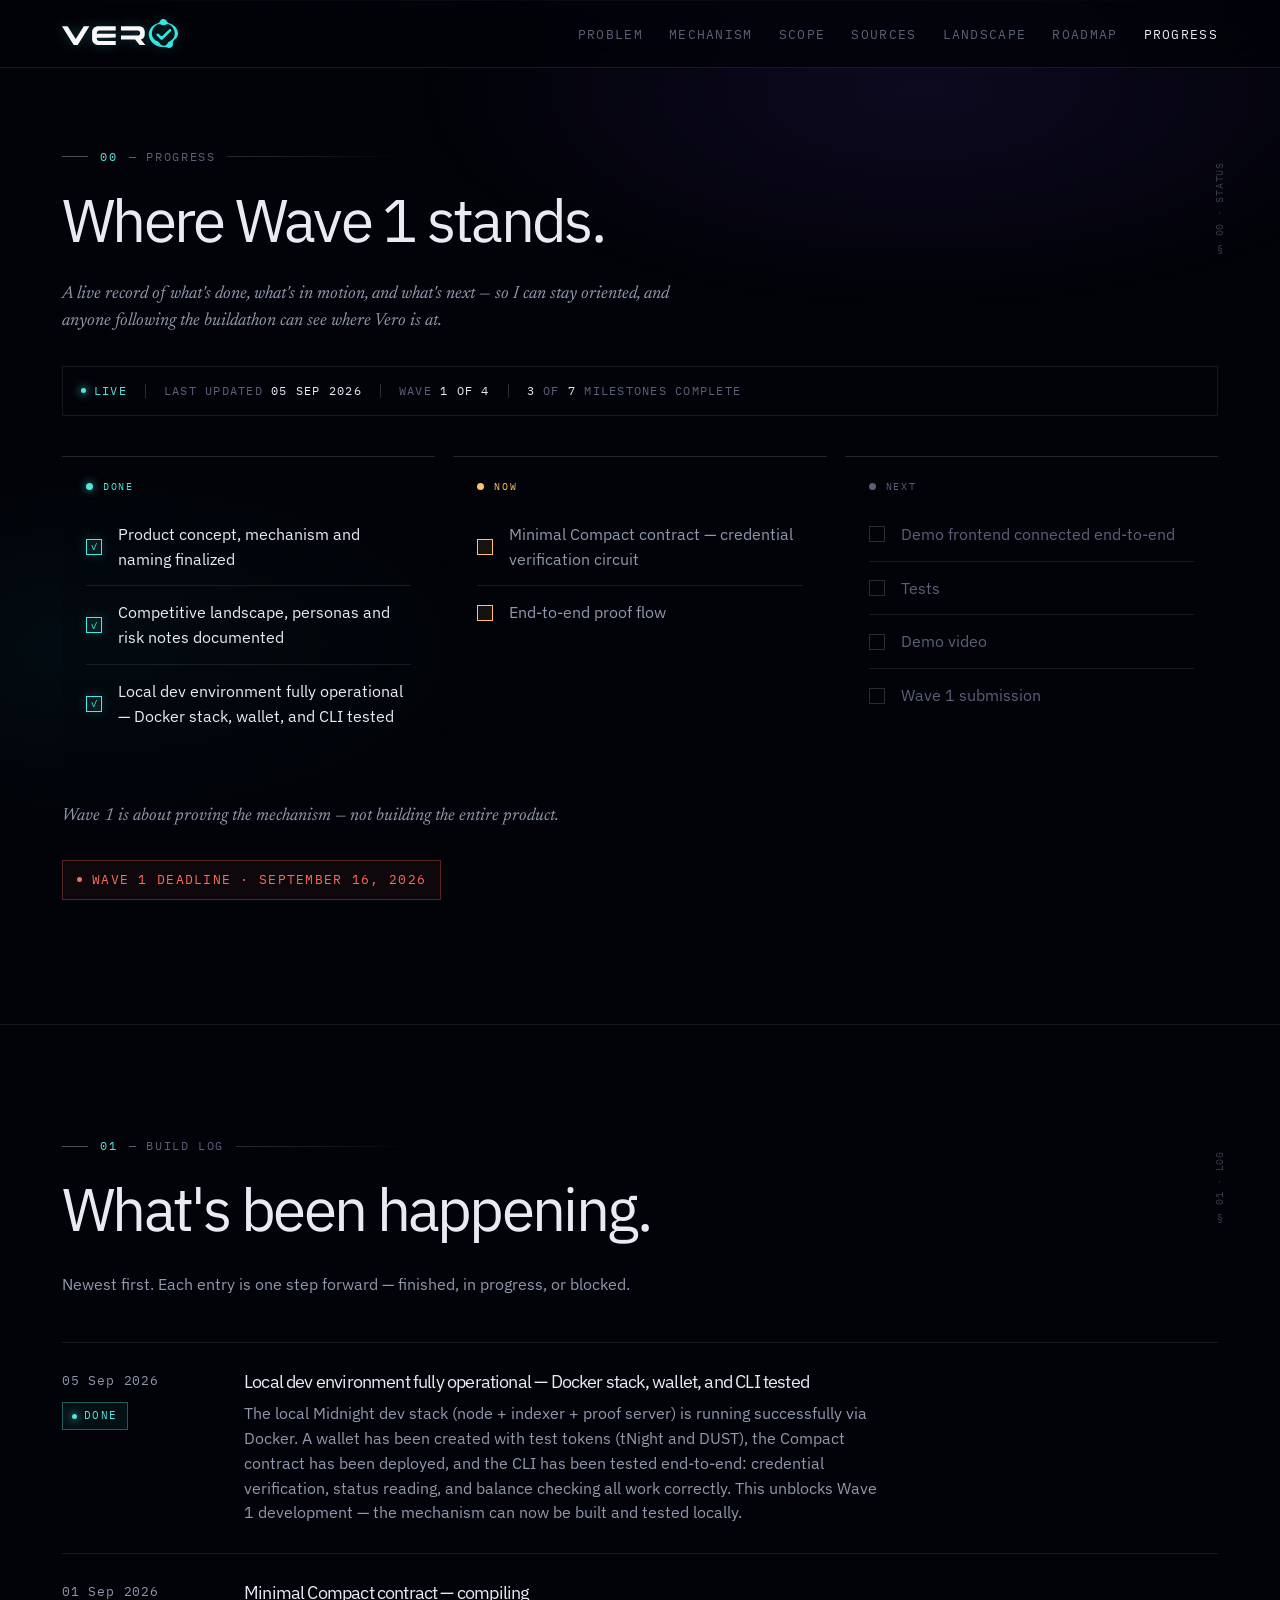
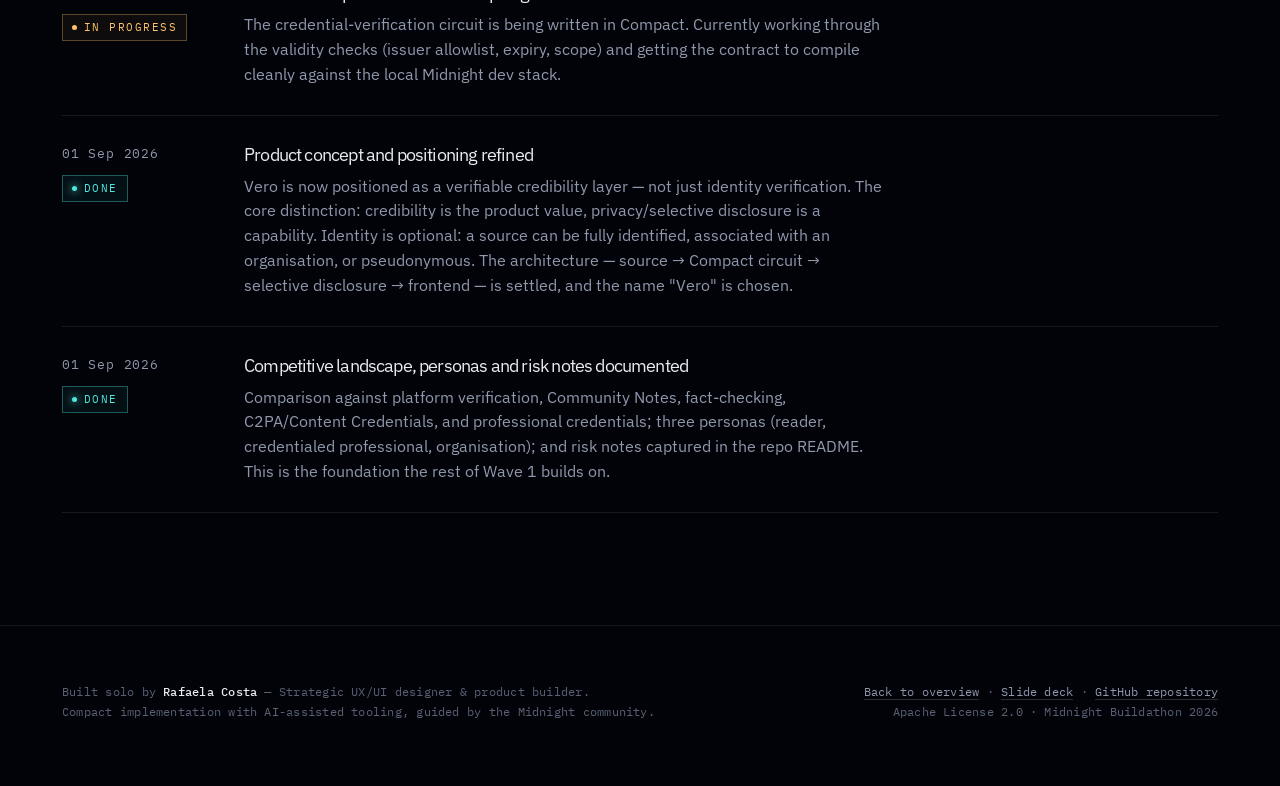
==== progress.html @ 2f38693a "Vero website: landing page, build log and slide deck Static site documenting the Vero project for th" ====
<!DOCTYPE html>
<html lang="en">
<head>
<meta charset="UTF-8">
<meta name="viewport" content="width=device-width, initial-scale=1.0">
<title>Vero — Build log & status</title>
<meta name="description" content="Where the Vero buildathon project stands right now, and what's been done so far. Updated as Wave 1 progresses.">
<meta name="theme-color" content="#05060A">
<link rel="icon" type="image/svg+xml" href="assets/favicon.svg">
<link rel="preconnect" href="https://fonts.googleapis.com">
<link rel="preconnect" href="https://fonts.gstatic.com" crossorigin>
<link href="https://fonts.googleapis.com/css2?family=Newsreader:ital,opsz,wght@0,6..72,300;0,6..72,400;1,6..72,300;1,6..72,400&family=IBM+Plex+Sans:wght@400;500&family=IBM+Plex+Mono:wght@400;500&display=swap" rel="stylesheet">
<link rel="stylesheet" href="assets/styles.css">
</head>
<body>

<header class="nav">
  <div class="wrap">
    <a class="brand" href="index.html">
      <img class="brand-logo" src="assets/logo.svg" alt="Vero">
    </a>
    <ul class="links">
      <li><a href="index.html#problem">Problem</a></li>
      <li><a href="index.html#mechanism">Mechanism</a></li>
      <li><a href="index.html#scope">Scope</a></li>
      <li><a href="index.html#sources">Sources</a></li>
      <li><a href="index.html#landscape">Landscape</a></li>
      <li><a href="index.html#roadmap">Roadmap</a></li>
      <li><a href="progress.html" aria-current="page">Progress</a></li>
    </ul>
  </div>
</header>

<main>

  <!-- ============================ STATUS ============================ -->
  <section id="status" style="border-top:none;padding-top:80px;">
    <div class="wrap">
      <span class="coord">§ 00 · STATUS</span>
      <p class="section-label"><span class="n">00</span> — progress</p>
      <h2>Where Wave 1 stands.</h2>
      <p class="page-intro">A live record of what's done, what's in motion, and what's next — so I can stay oriented, and anyone following the buildathon can see where Vero is at.</p>

      <div class="stamp-row">
        <span class="live">live</span>
        <span class="sep"></span>
        <span>last updated <time datetime="2026-09-05">05 Sep 2026</time></span>
        <span class="sep"></span>
        <span>wave <b>1 of 4</b></span>
        <span class="sep"></span>
        <span><b>3</b> of <b>7</b> milestones complete</span>
      </div>

      <div class="status-groups">
        <div class="status-group">
          <h3 class="status-group-label done">Done</h3>
          <ul class="checklist">
            <li class="done"><span class="box">✓</span> Product concept, mechanism and naming finalized</li>
            <li class="done"><span class="box">✓</span> Competitive landscape, personas and risk notes documented</li>
            <li class="done"><span class="box">✓</span> Local dev environment fully operational — Docker stack, wallet, and CLI tested</li>
          </ul>
        </div>
        <div class="status-group">
          <h3 class="status-group-label now">Now</h3>
          <ul class="checklist">
            <li class="active"><span class="box"></span> Minimal Compact contract — credential verification circuit</li>
            <li class="active"><span class="box"></span> End-to-end proof flow</li>
          </ul>
        </div>
        <div class="status-group">
          <h3 class="status-group-label next">Next</h3>
          <ul class="checklist">
            <li><span class="box"></span> Demo frontend connected end-to-end</li>
            <li><span class="box"></span> Tests</li>
            <li><span class="box"></span> Demo video</li>
            <li><span class="box"></span> Wave 1 submission</li>
          </ul>
        </div>
      </div>

      <p class="progress-statement">Wave 1 is about proving the mechanism — not building the entire product.</p>
      <p class="deadline">Wave 1 deadline · September 16, 2026</p>
    </div>
  </section>

  <!-- ============================ BUILD LOG ============================ -->
  <section id="log">
    <div class="wrap">
      <span class="coord">§ 01 · LOG</span>
      <p class="section-label"><span class="n">01</span> — build log</p>
      <h2>What's been happening.</h2>
      <p class="lede-2">Newest first. Each entry is one step forward — finished, in progress, or blocked.</p>

      <div class="log">

        <!-- ==========================================================
             NEW ENTRIES GO HERE, AT THE TOP.
             Copy this template, paste it above, and fill it in:

             <article class="log-entry">
               <div class="log-meta">
                 <time datetime="YYYY-MM-DD">DD Mon YYYY</time>
                 <span class="log-status done">done</span>
               </div>
               <div class="log-body">
                 <h3>Short title</h3>
                 <p>One to three lines describing what happened.</p>
                 <a class="link" href="URL">optional link →</a>
               </div>
             </article>

             status classes:  done  |  in-progress  |  blocked
             Remember to bump the "last updated" date above.
             ========================================================== -->

        <article class="log-entry">
          <div class="log-meta">
            <time datetime="2026-09-05">05 Sep 2026</time>
            <span class="log-status done">done</span>
          </div>
          <div class="log-body">
            <h3>Local dev environment fully operational — Docker stack, wallet, and CLI tested</h3>
            <p>The local Midnight dev stack (node + indexer + proof server) is running successfully via Docker. A wallet has been created with test tokens (tNight and DUST), the Compact contract has been deployed, and the CLI has been tested end-to-end: credential verification, status reading, and balance checking all work correctly. This unblocks Wave 1 development — the mechanism can now be built and tested locally.</p>
          </div>
        </article>

        <article class="log-entry">
          <div class="log-meta">
            <time datetime="2026-09-01">01 Sep 2026</time>
            <span class="log-status in-progress">in progress</span>
          </div>
          <div class="log-body">
            <h3>Minimal Compact contract — compiling</h3>
            <p>The credential-verification circuit is being written in Compact. Currently working through the validity checks (issuer allowlist, expiry, scope) and getting the contract to compile cleanly against the local Midnight dev stack.</p>
          </div>
        </article>

        <article class="log-entry">
          <div class="log-meta">
            <time datetime="2026-09-01">01 Sep 2026</time>
            <span class="log-status done">done</span>
          </div>
          <div class="log-body">
            <h3>Product concept and positioning refined</h3>
            <p>Vero is now positioned as a verifiable credibility layer — not just identity verification. The core distinction: credibility is the product value, privacy/selective disclosure is a capability. Identity is optional: a source can be fully identified, associated with an organisation, or pseudonymous. The architecture — source → Compact circuit → selective disclosure → frontend — is settled, and the name "Vero" is chosen.</p>
          </div>
        </article>

        <article class="log-entry">
          <div class="log-meta">
            <time datetime="2026-09-01">01 Sep 2026</time>
            <span class="log-status done">done</span>
          </div>
          <div class="log-body">
            <h3>Competitive landscape, personas and risk notes documented</h3>
            <p>Comparison against platform verification, Community Notes, fact-checking, C2PA/Content Credentials, and professional credentials; three personas (reader, credentialed professional, organisation); and risk notes captured in the repo README. This is the foundation the rest of Wave 1 builds on.</p>
          </div>
        </article>

      </div>

    </div>
  </section>

</main>

<footer>
  <div class="wrap">
    <div>
      Built solo by <strong>Rafaela Costa</strong> — Strategic UX/UI designer & product builder.<br>
      Compact implementation with AI-assisted tooling, guided by the Midnight community.
    </div>
    <div class="meta">
      <a href="index.html">Back to overview</a> · <a href="slides.html">Slide deck</a> · <a href="https://github.com/rmarquesc/vero-demo">GitHub repository</a><br>
      Apache License 2.0 · Midnight Buildathon 2026
    </div>
  </div>
</footer>

</body>
</html>
---- assets/styles.css ----
/* ==========================================================
   Vero — technical specimen sheet
   Blueprint / data-schematic aesthetic on void black
   ========================================================== */

:root{
  /* surfaces */
  --void: #05060A;
  --panel: #0A0C13;
  --panel-lift: #0E1119;

  /* rules */
  --line: rgba(255,255,255,0.09);
  --line-mid: rgba(255,255,255,0.16);
  --line-strong: rgba(255,255,255,0.30);

  /* type */
  --text: #E9EBF2;
  --text-dim: #9098AC;
  --text-faint: #5A6176;
  --text-ghost: #363C4B;

  /* iridescent accents */
  --cyan: #4FE8E0;
  --sky: #7BC8FF;
  --violet: #9B7BFF;
  --magenta: #FF6FD8;
  --amber: #FFC46B;
  --coral: #FF6B5A;

  --irid: linear-gradient(100deg,#4FE8E0 0%,#7BC8FF 28%,#9B7BFF 55%,#FF6FD8 82%,#4FE8E0 100%);

  --serif: "Newsreader", Georgia, serif;
  --sans: "IBM Plex Sans", -apple-system, sans-serif;
  --mono: "IBM Plex Mono", ui-monospace, monospace;
  --maxw: 1180px;
}

*{box-sizing:border-box;}
html{scroll-behavior:smooth;}
body{
  margin:0;
  background:var(--void);
  color:var(--text);
  font-family:var(--sans);
  font-size:100%;
  line-height:1.55;
  -webkit-font-smoothing:antialiased;
  overflow-x:hidden;
}

/* atmospheric vignette only — no grid */
body::before{
  content:"";position:fixed;inset:0;pointer-events:none;z-index:0;
  background:
    radial-gradient(ellipse 80% 50% at 50% 0%, rgba(155,123,255,0.10), transparent 70%),
    radial-gradient(ellipse 60% 45% at 85% 100%, rgba(79,232,224,0.07), transparent 70%),
    radial-gradient(ellipse 50% 40% at 10% 60%, rgba(255,111,216,0.04), transparent 70%);
}
/* faint scanline at the very top edge — like a calibrated screen */
body::after{
  content:"";position:fixed;top:0;left:0;right:0;height:1px;pointer-events:none;z-index:2;
  background:linear-gradient(90deg, transparent, rgba(79,232,224,0.4), rgba(155,123,255,0.4), transparent);
}
header,main,footer{position:relative;z-index:1;}

img,svg{display:block;max-width:100%;}
a{color:inherit;}
.wrap{max-width:var(--maxw);margin:0 auto;padding:0 32px;position:relative;}
p{max-width:66ch;}

h1,h2,h3{font-family:var(--serif);font-weight:400;line-height:1.1;margin:0 0 0.5em;letter-spacing:-0.01em;}
h2{font-size:clamp(1.8rem,3.4vw,2.6rem);}

code{font-family:var(--mono);font-size:0.92em;color:var(--cyan);}

/* ---------- technical primitives ---------- */

/* coordinate marker in the right margin of each section */
.coord{
  position:absolute;top:0;right:32px;
  font-family:var(--mono);font-size:0.6rem;letter-spacing:0.08em;
  color:var(--text-ghost);text-transform:uppercase;
  writing-mode:vertical-rl;transform:rotate(180deg);
  padding:14px 0;
  display:none;
}
@media (min-width:1100px){ .coord{display:block;} }

/* technical ruler — thin ticked line above panels */
.ruler{
  display:flex;align-items:flex-end;height:14px;gap:0;
  border-bottom:1px solid var(--line);margin-bottom:18px;
}
.ruler i{
  flex:1;height:5px;border-left:1px solid var(--line-mid);
}
.ruler i:nth-child(5n+1){height:9px;border-left-color:var(--line-strong);}
.ruler i:nth-child(10n+1){height:12px;border-left-color:rgba(79,232,224,0.4);}

/* floating annotation tag (e.g. "FIG.02 / SPECIMEN") */
.tag-float{
  position:absolute;font-family:var(--mono);font-size:0.58rem;
  letter-spacing:0.12em;text-transform:uppercase;color:var(--text-ghost);
  pointer-events:none;
}

/* section header: [ 01 / LABEL ] */
.section-label{
  font-family:var(--mono);
  font-size:0.72rem;
  color:var(--text-faint);
  letter-spacing:0.14em;
  text-transform:uppercase;
  margin:0 0 18px;
  display:flex;align-items:center;gap:12px;
}
.section-label::before{
  content:"";width:26px;height:1px;background:var(--line-strong);flex:none;
}
.section-label::after{
  content:"";flex:1;height:1px;background:var(--line);max-width:120px;
}
.section-label .n{color:var(--cyan);}

/* corner-bracketed panel */
.panel{
  position:relative;
  background:var(--panel);
  border:1px solid var(--line);
}
.panel::before,.panel::after{
  content:"";position:absolute;width:11px;height:11px;pointer-events:none;
  border:1px solid var(--cyan);opacity:0.65;
}
.panel::before{top:-1px;left:-1px;border-right:none;border-bottom:none;}
.panel::after{bottom:-1px;right:-1px;border-left:none;border-top:none;}

/* mono annotation label */
.annot{
  font-family:var(--mono);font-size:0.66rem;letter-spacing:0.1em;
  text-transform:uppercase;color:var(--text-faint);
}

/* faint index numbers used as decoration */
.idx{
  font-family:var(--mono);font-size:0.64rem;color:var(--text-ghost);
  letter-spacing:0.08em;
}

/* iridescent text */
.irid-text{
  background:var(--irid);
  -webkit-background-clip:text;background-clip:text;
  -webkit-text-fill-color:transparent;color:transparent;
}

/* ---------- nav ---------- */
.nav{
  position:sticky;top:0;z-index:30;
  background:rgba(5,6,10,0.82);
  backdrop-filter:blur(12px);
  border-bottom:1px solid var(--line);
}
.nav .wrap{
  display:flex;align-items:center;justify-content:space-between;
  padding-top:15px;padding-bottom:15px;
}
.nav .brand{
  display:flex;align-items:center;
  text-decoration:none;color:var(--text);
}
.nav .brand .brand-logo{
  height:26px;width:auto;flex:none;
  filter:drop-shadow(0 0 6px rgba(79,232,224,0.25));
  transition:filter 0.2s, opacity 0.2s;
}
.nav .brand:hover .brand-logo{
  filter:drop-shadow(0 0 11px rgba(79,232,224,0.5));
}
.nav ul{list-style:none;display:flex;gap:26px;margin:0;padding:0;}
.nav .links a{
  text-decoration:none;font-family:var(--mono);font-size:0.82rem;
  letter-spacing:0.1em;text-transform:uppercase;color:var(--text-faint);
  transition:color 0.18s;
}
.nav .links a:hover{color:var(--cyan);}
.nav .links a[aria-current="page"]{color:var(--text);}
.nav .links{display:flex;}
@media (max-width:820px){ .nav .links{display:none;} }

/* ---------- hero ---------- */
.hero{padding:88px 0 96px;border:none;}
.hero .grid{
  display:grid;grid-template-columns:1.02fr 0.98fr;gap:64px;align-items:center;
}
@media (max-width:940px){ .hero .grid{grid-template-columns:1fr;gap:52px;} }

.hero .kicker{
  font-family:var(--mono);font-size:0.7rem;letter-spacing:0.16em;
  text-transform:uppercase;color:var(--text-faint);
  display:flex;align-items:center;gap:10px;margin:0 0 26px;
}
.hero .kicker .pip{
  width:5px;height:5px;background:var(--violet);border-radius:50%;
  box-shadow:0 0 8px 1px rgba(155,123,255,0.7);
}
.hero h1{
  font-size:clamp(2.6rem,5.6vw,4.1rem);
  margin-bottom:24px;
}
.hero h1 em{font-style:italic;}
.hero p.lede{font-size:1.06rem;color:var(--text-dim);max-width:56ch;}

.cta-row{display:flex;gap:14px;margin-top:34px;flex-wrap:wrap;align-items:center;}
.btn{
  font-family:var(--mono);font-size:0.82rem;font-weight:500;
  letter-spacing:0.12em;text-transform:uppercase;
  padding:13px 24px;text-decoration:none;
  display:inline-block;border:1px solid var(--line-mid);
  position:relative;transition:border-color 0.2s, color 0.2s, background 0.2s;
}
.btn.primary{
  color:var(--void);
  background:var(--cyan);
  border-color:var(--cyan);
}
.btn.primary:hover{background:#7BF0EA;border-color:#7BF0EA;}
.btn.ghost{background:transparent;color:var(--text-dim);}
.btn.ghost:hover{color:var(--cyan);border-color:var(--cyan);}

/* ---------- hero specimen: credential -> circuit -> post ---------- */
.specimen{
  position:relative;
  padding:30px 28px 26px;
  background:var(--panel);
  border:1px solid var(--line);
}
.specimen::before,.specimen::after{
  content:"";position:absolute;width:13px;height:13px;pointer-events:none;
  border:1px solid var(--violet);opacity:0.7;
}
.specimen::before{top:-1px;left:-1px;border-right:none;border-bottom:none;}
.specimen::after{bottom:-1px;right:-1px;border-left:none;border-top:none;}
/* coordinate ticks along the top edge */
.spec-ticks{
  position:absolute;top:7px;left:28px;right:28px;height:6px;
  display:flex;align-items:flex-end;gap:0;pointer-events:none;opacity:0.4;
}
.spec-ticks i{flex:1;height:3px;border-left:1px solid var(--text-faint);}
.spec-ticks i:nth-child(5n+1){height:6px;border-left-color:var(--violet);}

.specimen .spec-head{
  display:flex;justify-content:space-between;align-items:baseline;
  font-family:var(--mono);font-size:0.64rem;letter-spacing:0.12em;
  text-transform:uppercase;color:var(--text-faint);
  padding-bottom:14px;margin-bottom:18px;
  border-bottom:1px solid var(--line);
}

.card{
  background:var(--panel-lift);
  border:1px solid var(--line);
  padding:15px 17px;
  position:relative;
}
.card .card-tag{
  position:absolute;top:-1px;right:-1px;
  font-family:var(--mono);font-size:0.6rem;letter-spacing:0.1em;
  text-transform:uppercase;
  padding:3px 8px;
  color:var(--text-faint);
  border-left:1px solid var(--line);border-bottom:1px solid var(--line);
}

.cred .row{
  display:flex;justify-content:space-between;align-items:center;
  font-family:var(--mono);font-size:0.76rem;
  padding:8px 0;border-bottom:1px dashed rgba(255,255,255,0.07);
  color:var(--text-faint);letter-spacing:0.03em;
}
.cred .row:first-of-type{padding-top:14px;}
.cred .row:last-child{border-bottom:none;padding-bottom:2px;}

/* redacted field: hatched block */
.redact{
  display:inline-block;height:12px;border-radius:1px;
  background-image:repeating-linear-gradient(
    -45deg,
    rgba(255,255,255,0.20) 0 1px,
    transparent 1px 4px
  );
  border:1px solid rgba(255,255,255,0.16);
}
.redact.w1{width:92px;}
.redact.w2{width:58px;}
.redact.w3{width:118px;}
.visible-field{
  color:var(--cyan);font-weight:500;
  text-shadow:0 0 12px rgba(79,232,224,0.35);
}

/* circuit stage */
.flow{
  display:flex;align-items:center;gap:12px;
  padding:20px 2px;
  font-family:var(--mono);font-size:0.68rem;letter-spacing:0.06em;
  color:var(--text-faint);
}
.flow .node{
  width:26px;height:26px;flex:none;
  display:flex;align-items:center;justify-content:center;
  font-size:0.58rem;letter-spacing:0.06em;
  color:var(--violet);
  border:1px solid var(--violet);
  position:relative;
  box-shadow:0 0 14px rgba(155,123,255,0.28) inset;
}
.flow .rail{
  flex:1;height:1px;
  background:linear-gradient(90deg, var(--violet), rgba(155,123,255,0.15));
}

/* published post + seal */
.post{display:flex;align-items:flex-start;gap:13px;}
.post .avatar{
  width:32px;height:32px;flex:none;
  border:1px solid var(--line-mid);
  background-image:repeating-linear-gradient(
    -45deg, rgba(255,255,255,0.09) 0 1px, transparent 1px 5px);
}
.post .claim{font-size:0.9rem;color:var(--text-dim);}

.seal{
  display:inline-flex;align-items:center;gap:7px;
  font-family:var(--mono);font-size:0.66rem;letter-spacing:0.14em;
  text-transform:uppercase;
  padding:5px 12px;margin-top:11px;
  color:var(--cyan);
  border:1px solid rgba(79,232,224,0.55);
  background:rgba(79,232,224,0.07);
  box-shadow:0 0 20px rgba(79,232,224,0.18);
  opacity:0;animation:seal-in 0.5s cubic-bezier(.2,.8,.2,1) forwards;animation-delay:1.2s;
}
.seal .tick{font-size:0.72rem;}
@keyframes seal-in{
  from{opacity:0;transform:translateY(4px) scale(0.94);filter:blur(2px);}
  to{opacity:1;transform:none;filter:none;}
}

.spec-foot{
  font-family:var(--mono);font-size:0.66rem;line-height:1.6;
  color:var(--text-faint);margin:20px 0 0;padding-top:16px;
  border-top:1px solid var(--line);max-width:none;
}
.spec-foot b{color:var(--cyan);font-weight:500;}

/* ---------- sections ---------- */
section{padding:88px 0;border-top:1px solid var(--line);}
.lede-2{color:var(--text-dim);margin-top:16px;font-size:1rem;}

/* flagged intercepts (misinformation examples) */
.clippings{display:grid;grid-template-columns:repeat(3,1fr);gap:20px;margin-top:40px;}
@media (max-width:880px){ .clippings{grid-template-columns:1fr;} }
.clip{
  position:relative;
  background:var(--panel);
  border:1px solid var(--line);
  border-left:2px solid var(--coral);
  padding:20px 20px 18px;
}
.clip .flag{
  display:inline-flex;align-items:center;gap:7px;
  font-family:var(--mono);font-size:0.62rem;letter-spacing:0.1em;
  text-transform:uppercase;color:var(--coral);
  margin-bottom:13px;
}
.clip .flag::before{
  content:"";width:5px;height:5px;background:var(--coral);border-radius:50%;
}
.clip q{
  display:block;font-family:var(--serif);font-size:1.08rem;
  line-height:1.4;color:var(--text);quotes:none;margin-bottom:10px;
}
.clip .note{font-size:0.95rem;color:var(--text-faint);margin:0;max-width:none;}

/* mechanism: 4-stage schematic */
.mech{
  display:grid;grid-template-columns:repeat(4,1fr);gap:0;margin-top:44px;
  border:1px solid var(--line);
}
@media (max-width:960px){ .mech{grid-template-columns:1fr;} }
.mech-step{
  padding:26px 22px 28px;
  background:var(--panel);
  position:relative;
}
.mech-step + .mech-step{border-left:1px solid var(--line);}
@media (max-width:960px){
  .mech-step + .mech-step{border-left:none;border-top:1px solid var(--line);}
}
.mech-step .k{
  font-family:var(--mono);font-size:0.64rem;letter-spacing:0.12em;
  text-transform:uppercase;color:var(--violet);
  display:flex;align-items:center;gap:9px;margin-bottom:16px;
}
.mech-step .k .num{
  color:var(--text-ghost);
}
.mech-step h3{font-size:1.08rem;margin:0 0 9px;}
.mech-step p{font-size:1rem;color:var(--text-dim);margin:0;max-width:none;}
/* connector dot between stages */
.mech-step:not(:last-child)::after{
  content:"";position:absolute;top:50%;right:-4px;
  width:7px;height:7px;border-radius:50%;
  background:var(--void);border:1px solid var(--violet);
  transform:translateY(-50%);z-index:2;
}
@media (max-width:960px){ .mech-step:not(:last-child)::after{display:none;} }

/* scope: two-column spec */
.scope{
  display:grid;grid-template-columns:1fr 1fr;margin-top:36px;
  border:1px solid var(--line);
}
@media (max-width:780px){ .scope{grid-template-columns:1fr;} }
.scope-col{padding:30px 30px 32px;background:var(--panel);}
.scope-col + .scope-col{border-left:1px solid var(--line);}
@media (max-width:780px){
  .scope-col + .scope-col{border-left:none;border-top:1px solid var(--line);}
}
.scope-col h3{
  font-family:var(--mono);font-size:0.7rem;letter-spacing:0.14em;
  text-transform:uppercase;font-weight:500;margin:0 0 20px;
}
.scope-col.in h3{color:var(--cyan);}
.scope-col.out h3{color:var(--text-faint);}
.scope-col ul{list-style:none;padding:0;margin:0;}
.scope-col li{
  padding:11px 0;font-size:1rem;display:flex;gap:13px;align-items:flex-start;
  border-bottom:1px dashed rgba(255,255,255,0.06);
}
.scope-col li:last-child{border-bottom:none;}
.mark{font-family:var(--mono);flex:none;font-size:0.8rem;line-height:1.6;}
.mark.yes{color:var(--cyan);}
.mark.no{color:var(--text-ghost);}
.scope-col.out li{color:var(--text-faint);}

/* comparison table */
.table-wrap{margin-top:38px;border:1px solid var(--line);overflow-x:auto;}
table{width:100%;border-collapse:collapse;font-size:0.9rem;min-width:600px;}
thead th{
  font-family:var(--mono);font-weight:500;font-size:0.64rem;
  letter-spacing:0.12em;text-transform:uppercase;color:var(--text-faint);
  text-align:left;padding:14px 18px;
  background:var(--panel-lift);
  border-bottom:1px solid var(--line-mid);
}
tbody td{
  text-align:left;padding:16px 18px;vertical-align:top;
  border-bottom:1px solid var(--line);color:var(--text-dim);
  background:var(--panel);
}
tbody tr:last-child td{border-bottom:none;}
tbody th{
  text-align:left;padding:16px 18px;vertical-align:top;font-weight:400;
  border-bottom:1px solid var(--line);color:var(--text);
  background:var(--panel);font-family:var(--sans);font-size:0.9rem;
}
tbody tr:last-child th{border-bottom:none;}
tr.us th,tr.us td{
  background:rgba(79,232,224,0.045);
  color:var(--text);
}
tr.us th{
  border-left:2px solid var(--cyan);
  font-family:var(--mono);font-size:0.8rem;letter-spacing:0.1em;
  text-transform:uppercase;color:var(--cyan);
}

/* personas */
.personas{display:grid;grid-template-columns:repeat(3,1fr);gap:20px;margin-top:44px;}
@media (max-width:880px){ .personas{grid-template-columns:1fr;} }
.persona{
  position:relative;background:var(--panel);
  border:1px solid var(--line);padding:28px 22px 24px;
}
.persona::before{
  content:"";position:absolute;top:-1px;left:-1px;width:11px;height:11px;
  border:1px solid var(--violet);border-right:none;border-bottom:none;opacity:0.7;
}
.persona .tab{
  position:absolute;top:0;right:0;
  font-family:var(--mono);font-size:0.6rem;letter-spacing:0.12em;
  text-transform:uppercase;color:var(--text-faint);
  padding:4px 10px;
  border-left:1px solid var(--line);border-bottom:1px solid var(--line);
}
.persona h3{font-size:1.1rem;margin:0 0 12px;}
.persona .jtbd{
  font-family:var(--serif);font-style:italic;font-size:0.98rem;
  color:var(--text-dim);margin:0 0 16px;max-width:none;
}
.persona .pain{
  font-family:var(--mono);font-size:0.85rem;line-height:1.65;
  color:var(--text-faint);
  border-top:1px dashed rgba(255,255,255,0.08);
  padding-top:14px;margin:0;max-width:none;
}

/* roadmap: staged rail */
.timeline{display:grid;grid-template-columns:repeat(4,1fr);gap:24px;margin-top:48px;}
@media (max-width:960px){ .timeline{grid-template-columns:1fr;gap:28px;} }
.wave{position:relative;padding-top:22px;border-top:1px solid var(--line-mid);}
.wave.active{border-top:1px solid var(--cyan);}
.wave::before{
  content:"";position:absolute;top:-4px;left:0;
  width:7px;height:7px;border-radius:50%;
  background:var(--void);border:1px solid var(--line-strong);
}
.wave.active::before{
  border-color:var(--cyan);background:var(--cyan);
  box-shadow:0 0 12px 2px rgba(79,232,224,0.55);
  animation:pip 2s ease-in-out infinite;
}
@keyframes pip{0%,100%{opacity:1;}50%{opacity:0.35;}}
.wave .k{
  font-family:var(--mono);font-size:0.64rem;letter-spacing:0.13em;
  text-transform:uppercase;color:var(--text-faint);
}
.wave.active .k{color:var(--cyan);}
.wave h3{font-size:1.02rem;margin:12px 0 8px;}
.wave p{font-size:0.95rem;color:var(--text-dim);max-width:none;margin:0;}

/* status checklist */
.checklist{list-style:none;padding:0;margin:38px 0 0;max-width:620px;}
.checklist li{
  display:flex;align-items:center;gap:16px;padding:14px 0;
  border-bottom:1px solid var(--line);font-size:1rem;
  color:var(--text-faint);
}
.checklist li:last-child{border-bottom:none;}
.box{
  width:16px;height:16px;flex:none;
  display:flex;align-items:center;justify-content:center;
  font-family:var(--mono);font-size:0.62rem;
  border:1px solid var(--line-mid);color:transparent;
}
.checklist li.done{color:var(--text);}
.checklist li.done .box{
  border-color:var(--cyan);color:var(--cyan);
  background:rgba(79,232,224,0.09);
  box-shadow:0 0 12px rgba(79,232,224,0.2);
}
.checklist li.active .box{
  border-color:var(--amber);
  background:rgba(255,196,107,0.08);
}
.checklist li.active{color:var(--text-dim);}
.checklist li .tail{
  margin-left:auto;font-family:var(--mono);font-size:0.62rem;
  letter-spacing:0.1em;text-transform:uppercase;color:var(--text-ghost);
}
.checklist li.done .tail{color:rgba(79,232,224,0.6);}
.checklist li.active .tail{color:var(--amber);}

.deadline{
  display:inline-flex;align-items:center;gap:10px;
  font-family:var(--mono);font-size:0.8rem;letter-spacing:0.1em;
  text-transform:uppercase;color:var(--coral);
  margin-top:30px;padding:9px 14px;
  border:1px solid rgba(255,107,90,0.3);
  background:rgba(255,107,90,0.05);
}
.deadline::before{
  content:"";width:5px;height:5px;border-radius:50%;background:var(--coral);
}

.inline-link{
  display:inline-flex;align-items:center;gap:8px;margin-top:28px;
  font-family:var(--mono);font-size:0.82rem;letter-spacing:0.1em;
  text-transform:uppercase;color:var(--cyan);text-decoration:none;
  border-bottom:1px solid rgba(79,232,224,0.4);padding-bottom:3px;
}
.inline-link:hover{border-bottom-color:var(--cyan);}

/* ---------- footer ---------- */
footer{padding:56px 0 64px;border-top:1px solid var(--line);}
footer .wrap{
  display:flex;justify-content:space-between;flex-wrap:wrap;gap:26px;
  font-family:var(--mono);font-size:0.72rem;line-height:1.75;
  color:var(--text-faint);letter-spacing:0.02em;
}
footer strong{color:var(--text);font-weight:500;}
footer a{color:var(--text-dim);text-decoration:none;border-bottom:1px solid var(--line-mid);}
footer a:hover{color:var(--cyan);border-bottom-color:var(--cyan);}
footer .meta{text-align:right;}
@media (max-width:720px){ footer .meta{text-align:left;} }

/* ==========================================================
   progress page
   ========================================================== */

.page-intro{
  font-family:var(--serif);font-style:italic;font-size:1.12rem;
  color:var(--text-dim);max-width:64ch;margin:14px 0 0;
}

.stamp-row{
  display:flex;align-items:center;gap:18px;flex-wrap:wrap;
  margin-top:30px;padding:14px 18px;
  border:1px solid var(--line);background:var(--panel);
  font-family:var(--mono);font-size:0.78rem;letter-spacing:0.1em;
  text-transform:uppercase;color:var(--text-faint);
}
.stamp-row .sep{width:1px;height:14px;background:var(--line-mid);}
.stamp-row time,.stamp-row b{color:var(--text);font-weight:400;}
.stamp-row .live{
  display:inline-flex;align-items:center;gap:8px;color:var(--cyan);
}
.stamp-row .live::before{
  content:"";width:5px;height:5px;border-radius:50%;background:var(--cyan);
  box-shadow:0 0 8px 1px rgba(79,232,224,0.7);
  animation:pip 2s ease-in-out infinite;
}

/* build log: rail + entries */
.log{margin-top:44px;position:relative;padding-left:0;}
.log-entry{
  display:grid;grid-template-columns:150px 1fr;gap:32px;
  padding:28px 0;
  border-top:1px solid var(--line);
}
.log-entry:last-of-type{border-bottom:1px solid var(--line);}
@media (max-width:780px){
  .log-entry{grid-template-columns:1fr;gap:14px;}
}
.log-meta{display:flex;flex-direction:column;gap:11px;align-items:flex-start;}
.log-meta time{
  font-family:var(--mono);font-size:0.82rem;letter-spacing:0.06em;
  color:var(--text-dim);
}
.log-status{
  font-family:var(--mono);font-size:0.7rem;letter-spacing:0.13em;
  text-transform:uppercase;padding:4px 9px;
  display:inline-flex;align-items:center;gap:7px;
}
.log-status::before{content:"";width:5px;height:5px;border-radius:50%;}
.log-status.done{
  color:var(--cyan);border:1px solid rgba(79,232,224,0.35);
  background:rgba(79,232,224,0.06);
}
.log-status.done::before{background:var(--cyan);box-shadow:0 0 8px 1px rgba(79,232,224,0.6);}
.log-status.in-progress{
  color:var(--amber);border:1px solid rgba(255,196,107,0.32);
  background:rgba(255,196,107,0.05);
}
.log-status.in-progress::before{background:var(--amber);animation:pip 2s ease-in-out infinite;}
.log-status.blocked{
  color:var(--coral);border:1px solid rgba(255,107,90,0.32);
  background:rgba(255,107,90,0.05);
}
.log-status.blocked::before{background:var(--coral);}

.log-body h3{font-size:1.14rem;margin:0 0 10px;}
.log-body p{font-size:1rem;color:var(--text-dim);margin:0;max-width:64ch;}
.log-body .link{
  display:inline-block;margin-top:14px;font-family:var(--mono);
  font-size:0.68rem;letter-spacing:0.1em;text-transform:uppercase;
  color:var(--text-faint);text-decoration:none;
  border-bottom:1px solid var(--line-mid);padding-bottom:2px;
}
.log-body .link:hover{color:var(--cyan);border-bottom-color:var(--cyan);}

.log-hint{
  margin-top:40px;padding:20px 22px;
  background:var(--panel);border:1px dashed var(--line-mid);
  font-family:var(--mono);font-size:0.72rem;line-height:1.7;
  color:var(--text-faint);max-width:none;
}
.log-hint b{color:var(--cyan);font-weight:500;}
.log-hint code{color:var(--text-dim);}

/* ---------- motion ---------- */
@media (prefers-reduced-motion: reduce){
  html{scroll-behavior:auto;}
  .seal{animation:none !important;opacity:1 !important;transform:none !important;filter:none !important;}
  .wave.active::before,.stamp-row .live::before,.log-status.in-progress::before,.status-group-label.now::before{animation:none !important;}
}

/* ==========================================================
   New elements: problem conclusion, disclosure choice,
   scope closing, source types, c2pa distinction,
   web3 callout, status groups, closing section
   ========================================================== */

.section-conclusion{
  font-family:var(--serif);font-style:italic;font-size:1.15rem;
  color:var(--text);margin:40px 0 0;max-width:62ch;
  padding-left:18px;border-left:2px solid var(--cyan);
}

/* disclosure choice (mechanism) */
.disclosure-choice{
  display:grid;grid-template-columns:1fr 1fr;gap:20px;margin-top:44px;
}
@media (max-width:680px){ .disclosure-choice{grid-template-columns:1fr;} }
.dc-col{
  display:flex;align-items:center;gap:14px;flex-wrap:wrap;
  padding:18px 20px;background:var(--panel);border:1px solid var(--line);
}
.dc-label{
  font-family:var(--mono);font-size:0.68rem;letter-spacing:0.1em;
  text-transform:uppercase;color:var(--text-faint);
}
.dc-arrow{color:var(--text-ghost);font-family:var(--mono);}
.dc-result{
  display:inline-flex;align-items:center;gap:7px;
  font-family:var(--mono);font-size:0.68rem;letter-spacing:0.12em;
  text-transform:uppercase;color:var(--cyan);
}
.dc-result .tick{font-size:0.74rem;}

/* scope closing statement */
.scope-closing{
  font-family:var(--serif);font-size:1.3rem;font-style:italic;
  color:var(--text);margin:40px 0 0;max-width:62ch;
  text-align:left;
}
.scope-closing em{color:var(--cyan);font-style:italic;}

/* source types */
.source-types{
  display:grid;grid-template-columns:repeat(3,1fr);gap:20px;margin-top:44px;
}
@media (max-width:880px){ .source-types{grid-template-columns:1fr;} }
.source-card{
  position:relative;background:var(--panel);
  border:1px solid var(--line);padding:28px 22px 24px;min-height:200px;
}
.source-card::before{
  content:"";position:absolute;top:-1px;left:-1px;width:11px;height:11px;
  border:1px solid var(--violet);border-right:none;border-bottom:none;opacity:0.7;
}
.source-tab{
  position:absolute;top:0;right:0;
  font-family:var(--mono);font-size:0.6rem;letter-spacing:0.12em;
  text-transform:uppercase;color:var(--text-faint);
  padding:4px 10px;
  border-left:1px solid var(--line);border-bottom:1px solid var(--line);
}
.source-list{list-style:none;padding:0;margin:0;}
.source-list li{
  font-family:var(--sans);font-size:0.95rem;color:var(--text-dim);
  padding:7px 0;border-bottom:1px dashed rgba(255,255,255,0.06);
}
.source-list li:last-child{border-bottom:none;}
.source-list li.muted{color:var(--text-faint);font-size:0.9rem;}
.source-desc{
  font-size:0.9rem;color:var(--text-dim);margin:0 0 18px;max-width:none;
}
.pseudo-example{
  display:flex;flex-direction:column;gap:8px;
  padding:16px;background:var(--panel-lift);border:1px solid var(--line);
}
.pseudo-handle{
  font-family:var(--mono);font-size:0.82rem;color:var(--text);
}
.seal.small{
  font-size:0.6rem;padding:4px 10px;margin:0;animation:none;opacity:1;
}
.pseudo-meta{
  font-family:var(--mono);font-size:0.62rem;letter-spacing:0.06em;
  color:var(--text-faint);
}

/* c2pa distinction */
.c2pa-distinction{
  display:grid;grid-template-columns:1fr 1fr;gap:20px;margin-top:40px;
}
@media (max-width:680px){ .c2pa-distinction{grid-template-columns:1fr;} }
.c2pa-col{
  padding:24px 26px;background:var(--panel);border:1px solid var(--line);
  position:relative;
}
.c2pa-col::before{
  content:"";position:absolute;top:-1px;left:-1px;width:11px;height:11px;
  border:1px solid var(--cyan);border-right:none;border-bottom:none;opacity:0.6;
}
.c2pa-label{
  display:block;font-family:var(--mono);font-size:0.62rem;letter-spacing:0.12em;
  text-transform:uppercase;color:var(--text-faint);margin-bottom:12px;
}
.c2pa-col p{
  font-family:var(--serif);font-style:italic;font-size:1.1rem;
  color:var(--text);margin:0;max-width:none;
}

/* web3 callout */
.web3-example{
  display:grid;grid-template-columns:auto 1fr;gap:32px;align-items:center;margin-top:44px;
}
@media (max-width:780px){ .web3-example{grid-template-columns:1fr;gap:20px;} }
.web3-card{
  display:flex;flex-direction:column;gap:10px;align-items:flex-start;
  padding:24px 26px;background:var(--panel);border:1px solid var(--line);
  position:relative;min-width:280px;
}
.web3-card::before,.web3-card::after{
  content:"";position:absolute;width:12px;height:12px;pointer-events:none;
  border:1px solid var(--violet);opacity:0.7;
}
.web3-card::before{top:-1px;left:-1px;border-right:none;border-bottom:none;}
.web3-card::after{bottom:-1px;right:-1px;border-left:none;border-top:none;}
.web3-handle{
  font-family:var(--mono);font-size:1rem;color:var(--text);
}
.web3-card .seal{animation:none;opacity:1;margin:0;}
.web3-meta{
  font-family:var(--mono);font-size:0.66rem;letter-spacing:0.08em;
  color:var(--text-faint);
}
.web3-note{
  font-family:var(--serif);font-style:italic;font-size:1.05rem;
  color:var(--text-dim);margin:0;max-width:52ch;
}

/* status groups */
.status-groups{
  display:grid;grid-template-columns:repeat(3,1fr);gap:32px;margin-top:40px;
}
@media (max-width:820px){ .status-groups{grid-template-columns:1fr;gap:24px;} }
.status-group-label{
  font-family:var(--mono);font-size:0.64rem;letter-spacing:0.16em;
  text-transform:uppercase;margin:0 0 16px;
  display:flex;align-items:center;gap:10px;
}
.status-group-label::before{
  content:"";width:7px;height:7px;border-radius:50%;
}
.status-group-label.done{color:var(--cyan);}
.status-group-label.done::before{background:var(--cyan);box-shadow:0 0 8px 1px rgba(79,232,224,0.5);}
.status-group-label.now{color:var(--amber);}
.status-group-label.now::before{background:var(--amber);animation:pip 2s ease-in-out infinite;}
.status-group-label.next{color:var(--text-faint);}
.status-group-label.next::before{background:var(--text-faint);}
.status-group .checklist{margin-top:0;}
.status-group .checklist li{font-size:1rem;}
.status-group .checklist li .tail{display:none;}

.progress-statement{
  font-family:var(--serif);font-style:italic;font-size:1.1rem;
  color:var(--text-dim);margin:36px 0 0;max-width:62ch;
}

/* closing section */
#closing{padding:96px 0 104px;}
.closing-headline{
  font-size:clamp(2rem,4.5vw,3.2rem);
  margin-bottom:20px;
}
.closing-headline em{color:var(--cyan);font-style:italic;}
.closing-copy{
  font-size:1.05rem;color:var(--text-dim);max-width:62ch;margin:0;
}

/* scope list items with bold labels */
.scope-col.in li{line-height:1.55;}
.scope-col.in li b{color:var(--text);font-weight:500;}

body{
  background:#020308;
}
body::before{
  background:
    radial-gradient(ellipse 55% 34% at 72% 10%,rgba(75,45,160,.16),transparent 72%),
    radial-gradient(ellipse 42% 28% at 8% 72%,rgba(28,157,166,.07),transparent 75%);
}
h1,h2,h3{
  font-family:var(--sans);
  font-weight:400;
  letter-spacing:-0.045em;
}
h1 em,h2 em,.closing-headline em{
  font-family:var(--sans);
  font-style:normal;
  background:linear-gradient(100deg,#f9f8f9 5%,#8d94ff 45%,#33e6e3 94%);
  -webkit-background-clip:text;background-clip:text;
  -webkit-text-fill-color:transparent;color:transparent;
}
.wrap{max-width:1240px;padding-inline:42px;}
section{padding:112px 0;border-top-color:rgba(255,255,255,.075);}
.nav{background:rgba(2,3,8,.76);backdrop-filter:blur(18px);}
.nav .wrap{padding-top:19px;padding-bottom:19px;}
.nav .brand .brand-logo{height:29px;}
.hero{min-height:calc(100vh - 68px);padding:72px 0 90px;display:flex;align-items:center;}
.hero .grid{grid-template-columns:.88fr 1.12fr;gap:58px;width:100%;}
.hero h1{font-size:clamp(3.3rem,6.8vw,5.75rem);line-height:.94;letter-spacing:-.065em;}
.hero .lede{font-size:1rem;line-height:1.72;max-width:53ch;}
.hero .kicker{margin-bottom:34px;}
.specimen{
  min-height:650px;padding:0;overflow:hidden;
  background:rgba(5,7,14,.3);
  border-color:rgba(255,255,255,.16);
  box-shadow:inset 0 0 80px rgba(2,3,8,.72),0 28px 90px rgba(0,0,0,.35);
}
.specimen-art{
  position:absolute;inset:0;width:100%;height:100%;object-fit:cover;
  opacity:.86;filter:saturate(1.08) contrast(1.04);
  mix-blend-mode:screen;pointer-events:none;
}
.specimen .spec-head{
  position:absolute;z-index:3;top:27px;left:28px;right:28px;
  padding-bottom:12px;margin:0;
}
.specimen .card,.specimen .flow,.specimen .spec-foot{position:absolute;z-index:3;}
.specimen .cred{
  top:96px;left:24px;width:min(72%,360px);
  background:rgba(6,8,15,.56);backdrop-filter:blur(10px);
  border-color:rgba(255,255,255,.24);
}
.specimen .flow{
  top:365px;right:18px;width:54%;padding:12px 0;
  text-shadow:0 1px 8px #020308;
}
.specimen .post{
  right:22px;bottom:82px;width:min(66%,330px);
  background:rgba(6,8,15,.58);backdrop-filter:blur(12px);
  border-color:rgba(255,255,255,.28);
}
.specimen .spec-foot{
  left:26px;right:26px;bottom:15px;margin:0;padding-top:12px;
  text-shadow:0 1px 8px #020308;
}
.specimen::before,.specimen::after{width:23px;height:23px;border-color:rgba(255,255,255,.58);}
.spec-ticks{z-index:4;}
.card{background:rgba(8,10,18,.42);backdrop-filter:blur(7px);}
.section-label{margin-bottom:24px;}
.section-label::after{max-width:180px;background:linear-gradient(90deg,var(--line-mid),transparent);}
h2{font-size:clamp(2.35rem,4.7vw,4rem);line-height:1.01;}
.lede-2{font-size:1rem;line-height:1.75;}
.clippings{gap:1px;margin-top:52px;background:rgba(255,255,255,.1);}
.clip{
  min-height:250px;padding:30px 28px;background:rgba(3,5,10,.83);
  border:0;border-top:1px solid rgba(255,255,255,.28);
}
.clip::after{
  content:"";position:absolute;inset:10px;border:1px solid rgba(255,255,255,.055);pointer-events:none;
}
.clip .flag{color:#a996ff;}
.clip .flag::before{background:#a996ff;box-shadow:0 0 12px rgba(169,150,255,.55);}
.clip q{font-family:var(--sans);font-size:1.25rem;letter-spacing:-.025em;margin-top:34px;}
.clip .note{line-height:1.7;}
.mech{gap:18px;border:0;background:transparent;}
.mech-step{
  min-height:270px;padding:30px 24px;background:rgba(7,9,16,.35);
  border:1px solid rgba(255,255,255,.105);
  backdrop-filter:blur(7px);
}
.mech-step + .mech-step{border-left:1px solid rgba(255,255,255,.105);}
.mech-step:not(:last-child)::after{right:-13px;background:#33e6e3;border-color:#33e6e3;box-shadow:0 0 14px rgba(51,230,227,.5);}
.mech-step h3{font-size:1.18rem;letter-spacing:-.03em;margin-top:38px;}
.disclosure-choice{gap:1px;background:rgba(255,255,255,.1);}
.dc-col{background:rgba(4,6,12,.72);border:0;min-height:76px;}
.scope{border-color:rgba(255,255,255,.12);background:rgba(255,255,255,.06);gap:1px;}
.scope-col{background:rgba(4,6,12,.76);padding:38px 34px;}
.scope-col + .scope-col{border:0;}
.scope-col li{padding:16px 0;}
.source-types{gap:18px;}
.source-card,.persona{
  background:rgba(5,7,13,.4);backdrop-filter:blur(8px);
  border-color:rgba(255,255,255,.115);
}
.source-card{min-height:280px;padding:36px 28px;}
.source-tab,.persona .tab,.card .card-tag{background:rgba(2,3,8,.58);backdrop-filter:blur(6px);}
.pseudo-example,.web3-card{background:rgba(5,7,14,.55);backdrop-filter:blur(10px);}
.table-wrap{border-color:rgba(255,255,255,.12);background:rgba(3,5,10,.55);backdrop-filter:blur(8px);}
thead th,tbody td,tbody th{background:transparent;}
thead th{background:rgba(255,255,255,.035);}
tr.us th,tr.us td{background:rgba(51,230,227,.055);}
.c2pa-col{background:rgba(5,7,14,.42);backdrop-filter:blur(8px);min-height:145px;}
.personas{gap:18px;}
.persona{min-height:250px;padding:38px 28px;}
.persona h3{font-size:1.28rem;margin-top:34px;}
.persona .jtbd{font-family:var(--sans);font-style:normal;line-height:1.7;}
#web3 .wrap::before{
  content:"";position:absolute;width:560px;height:560px;right:-80px;top:-165px;
  background:radial-gradient(circle,rgba(111,78,255,.17),rgba(51,230,227,.04) 40%,transparent 70%);
  filter:blur(14px);pointer-events:none;
}
.web3-card{min-height:210px;justify-content:center;border-color:rgba(255,255,255,.18);}
.web3-example{grid-template-columns:minmax(300px,440px) 1fr;}
.timeline{gap:18px;}
.wave{min-height:225px;padding:30px 22px 28px;border:1px solid rgba(255,255,255,.095);}
.wave.active{border:1px solid rgba(51,230,227,.35);background:linear-gradient(150deg,rgba(51,230,227,.065),transparent 65%);}
.wave::before{top:-4px;left:22px;}
.wave h3{font-size:1.35rem;margin-top:45px;}
.status-groups{gap:18px;}
.status-group{padding:24px;background:rgba(5,7,14,.35);border-top:1px solid rgba(255,255,255,.14);}
.stamp-row{background:rgba(5,7,14,.34);backdrop-filter:blur(8px);}
.log-entry{border-color:rgba(255,255,255,.09);}
.log-hint{background:rgba(5,7,14,.35);}
#closing{min-height:58vh;display:flex;align-items:center;overflow:hidden;}
#closing::after{
  content:"";position:absolute;width:620px;height:620px;right:-160px;top:50%;transform:translateY(-50%);
  background:radial-gradient(circle,rgba(51,230,227,.16),rgba(110,75,255,.10) 32%,transparent 68%);
  filter:blur(18px);pointer-events:none;
}
.closing-headline{font-size:clamp(3rem,7vw,6rem);line-height:.92;letter-spacing:-.065em;}
.closing-copy{line-height:1.75;}
@media (max-width:940px){
  .hero{min-height:auto;}
  .hero .grid{grid-template-columns:1fr;}
  .specimen{min-height:620px;max-width:680px;width:100%;margin:auto;}
  .mech{grid-template-columns:1fr 1fr;}
  .mech-step:not(:last-child)::after{display:none;}
}
@media (max-width:720px){
  .wrap{padding-inline:22px;}
  section{padding:82px 0;}
  .hero{padding-top:58px;}
  .hero h1{font-size:clamp(3rem,16vw,4.6rem);}
  .specimen{min-height:570px;}
  .specimen .cred{width:82%;}
  .specimen .flow{top:350px;width:66%;}
  .specimen .post{width:78%;}
  .mech{grid-template-columns:1fr;gap:12px;}
  .mech-step + .mech-step{border-left:1px solid rgba(255,255,255,.105);}
  .web3-example{grid-template-columns:1fr;}
  .clip{min-height:auto;}
}

/* ==========================================================
   Slide deck
   ========================================================== */

.deck-body{overflow:hidden;height:100vh;}
.deck-body footer{display:none;}

.deck{
  height:calc(100vh - 68px);
}

.slide{
  display:none;
  height:100%;
  padding:24px 0;
  align-items:center;
  border-top:1px solid rgba(255,255,255,.075);
  overflow-y:auto;
}
.slide.active{display:flex;}
.slide:first-of-type{border-top:none;}

.slide-inner{
  max-width:920px;
  margin:0 auto;
  padding:0 42px;
  width:100%;
}

/* slide header elements */
.slide-num{
  font-family:var(--mono);font-size:0.72rem;letter-spacing:0.12em;
  color:var(--text-ghost);text-transform:uppercase;
  display:block;margin-bottom:20px;
}
.slide-label{
  font-family:var(--mono);font-size:0.72rem;letter-spacing:0.14em;
  text-transform:uppercase;color:var(--cyan);
  margin:0 0 24px;
  display:flex;align-items:center;gap:12px;
}
.slide-label::before{
  content:"";width:26px;height:1px;background:var(--line-strong);flex:none;
}

/* slide titles */
.slide-h2{
  font-size:clamp(2rem,4.5vw,3.4rem);
  line-height:1.02;letter-spacing:-.045em;
  margin:0 0 40px;
}
.slide-h2 em{
  background:linear-gradient(100deg,#f9f8f9 5%,#8d94ff 45%,#33e6e3 94%);
  -webkit-background-clip:text;background-clip:text;
  -webkit-text-fill-color:transparent;color:transparent;
}

/* cover slide */
.slide-cover .slide-inner{
  text-align:center;
  display:flex;flex-direction:column;align-items:center;
}
.slide-cover{border-top:none;}
.slide-kicker{
  font-family:var(--mono);font-size:0.78rem;letter-spacing:0.16em;
  text-transform:uppercase;color:var(--text-faint);
  display:flex;align-items:center;gap:10px;margin:0 0 40px;
}
.slide-kicker .pip{
  width:5px;height:5px;background:var(--violet);border-radius:50%;
  box-shadow:0 0 8px 1px rgba(155,123,255,0.7);
}
.slide-title{
  font-size:clamp(4rem,12vw,8rem);
  line-height:.9;letter-spacing:-.065em;
  margin:0 0 16px;
  background:linear-gradient(100deg,#f9f8f9 5%,#8d94ff 45%,#33e6e3 94%);
  -webkit-background-clip:text;background-clip:text;
  -webkit-text-fill-color:transparent;color:transparent;
}
.slide-subtitle{
  font-size:clamp(1.5rem,3.5vw,2.4rem);
  font-family:var(--sans);font-weight:400;letter-spacing:-.035em;
  color:var(--text);margin:0 0 32px;
}
.slide-subtitle em{
  background:linear-gradient(100deg,#f9f8f9 5%,#8d94ff 45%,#33e6e3 94%);
  -webkit-background-clip:text;background-clip:text;
  -webkit-text-fill-color:transparent;color:transparent;
}
.slide-tagline{
  font-size:1.1rem;color:var(--text-dim);line-height:1.7;
  max-width:52ch;margin:0 0 48px;
}
.slide-foot{
  display:flex;align-items:center;gap:18px;flex-wrap:wrap;justify-content:center;
  font-family:var(--mono);font-size:0.78rem;letter-spacing:0.1em;
  text-transform:uppercase;color:var(--text-faint);
  padding:14px 22px;
  border:1px solid var(--line);background:rgba(5,7,14,.34);
}
.slide-foot .sep{width:1px;height:14px;background:var(--line-mid);}
.slide-foot-center{
  text-align:center;font-family:var(--mono);font-size:0.78rem;
  letter-spacing:0.1em;text-transform:uppercase;color:var(--text-faint);
  margin-top:32px;
}

/* bullet lists */
.slide-list{
  list-style:none;padding:0;margin:0 0 36px;
  display:flex;flex-direction:column;gap:18px;
}
.slide-list li{
  font-size:1.1rem;color:var(--text-dim);line-height:1.65;
  padding-left:24px;position:relative;max-width:68ch;
}
.slide-list li::before{
  content:"";position:absolute;left:0;top:13px;
  width:8px;height:1px;background:var(--cyan);
}
.slide-list b{color:var(--text);font-weight:500;}
.slide-list code{font-family:var(--mono);font-size:0.95em;color:var(--cyan);}

/* callout */
.slide-callout{
  font-family:var(--sans);font-style:italic;font-size:1.25rem;
  color:var(--text);line-height:1.5;max-width:62ch;
  padding-left:20px;border-left:2px solid var(--cyan);
  margin:0;
}
.slide-callout em{
  background:linear-gradient(100deg,#f9f8f9 5%,#8d94ff 45%,#33e6e3 94%);
  -webkit-background-clip:text;background-clip:text;
  -webkit-text-fill-color:transparent;color:transparent;
  font-style:normal;
}

/* steps (slide 3) */
.slide-steps{
  display:grid;grid-template-columns:repeat(2,1fr);gap:16px;
  margin:0 0 40px;
}
@media (max-width:680px){ .slide-steps{grid-template-columns:1fr;} }
.step{
  display:flex;align-items:flex-start;gap:16px;
  padding:22px 24px;
  background:rgba(7,9,16,.35);
  border:1px solid rgba(255,255,255,.105);
  backdrop-filter:blur(7px);
}
.step-n{
  font-family:var(--mono);font-size:0.85rem;color:var(--cyan);
  width:32px;height:32px;flex:none;
  display:flex;align-items:center;justify-content:center;
  border:1px solid rgba(79,232,224,0.4);
  background:rgba(79,232,224,0.06);
}
.step p{font-size:1rem;color:var(--text-dim);margin:0;line-height:1.55;max-width:none;}

/* demo frame (slide 5) */
.demo-frame{
  margin:0 0 36px;
  border:1px solid rgba(255,255,255,.12);
  background:rgba(3,5,10,.55);
  backdrop-filter:blur(8px);
}
.demo-placeholder{
  min-height:280px;
  display:flex;flex-direction:column;align-items:center;justify-content:center;
  padding:48px 24px;gap:14px;
}
.demo-label{
  font-family:var(--mono);font-size:0.85rem;letter-spacing:0.12em;
  text-transform:uppercase;color:var(--text-ghost);
}
.demo-caption{
  font-size:1rem;color:var(--text-dim);margin:0;
}
.demo-meta{margin-bottom:0;}
.demo-meta li{font-size:1rem;}

/* roadmap grid (slide 6) */
.roadmap-grid{
  display:grid;grid-template-columns:repeat(2,1fr);gap:18px;
  margin-top:8px;
}
@media (max-width:780px){ .roadmap-grid{grid-template-columns:1fr;} }
.rm-wave{
  padding:28px 26px;
  background:rgba(5,7,13,.35);
  border:1px solid rgba(255,255,255,.095);
  border-top:1px solid rgba(255,255,255,.14);
}
.rm-wave.active{
  border:1px solid rgba(51,230,227,.35);
  background:linear-gradient(150deg,rgba(51,230,227,.065),transparent 65%);
}
.rm-k{
  font-family:var(--mono);font-size:0.72rem;letter-spacing:0.13em;
  text-transform:uppercase;color:var(--text-faint);
  margin-bottom:6px;
}
.rm-wave.active .rm-k{color:var(--cyan);}
.rm-dates{
  font-family:var(--mono);font-size:0.68rem;color:var(--text-ghost);
  margin:0 0 16px;
}
.rm-list{list-style:none;padding:0;margin:0;display:flex;flex-direction:column;gap:10px;}
.rm-list li{
  font-size:0.95rem;color:var(--text-dim);line-height:1.5;
  padding-left:22px;position:relative;
}
.rm-list li::before{
  content:"";position:absolute;left:0;top:10px;
  width:8px;height:1px;background:var(--line-mid);
}
.rm-list li.done{color:var(--text);}
.rm-list li.done::before{background:var(--cyan);}
.rm-list li.active{color:var(--text-dim);}
.rm-list li.active::before{background:var(--amber);box-shadow:0 0 8px rgba(255,196,107,.5);}

/* team (slide 7) */
.team-card{
  display:flex;align-items:center;gap:24px;
  padding:32px 30px;margin-bottom:36px;
  background:rgba(5,7,13,.35);
  border:1px solid rgba(255,255,255,.095);
  border-top:1px solid rgba(255,255,255,.14);
}
.team-avatar{
  width:72px;height:72px;flex:none;
  border:1px solid rgba(255,255,255,.16);
  background-image:repeating-linear-gradient(
    -45deg, rgba(255,255,255,0.09) 0 1px, transparent 1px 5px
  );
}
.team-info h3{font-size:1.6rem;margin:0 0 8px;}
.team-role{
  font-size:1rem;color:var(--text-dim);margin:0;line-height:1.6;
}
.team-note{margin-bottom:24px;}

/* deck controls */
.deck-controls{
  position:fixed;bottom:24px;left:50%;transform:translateX(-50%);
  z-index:50;
  display:flex;align-items:center;gap:16px;
  padding:10px 18px;
  background:rgba(2,3,8,.82);
  backdrop-filter:blur(14px);
  border:1px solid rgba(255,255,255,.1);
}
.deck-btn{
  font-family:var(--mono);font-size:1.1rem;
  width:36px;height:36px;
  display:flex;align-items:center;justify-content:center;
  background:transparent;border:1px solid rgba(255,255,255,.12);
  color:var(--text-dim);cursor:pointer;
  transition:border-color 0.2s, color 0.2s, background 0.2s;
}
.deck-btn:hover{
  color:var(--cyan);border-color:var(--cyan);
  background:rgba(79,232,224,.06);
}
.deck-counter{
  font-family:var(--mono);font-size:0.82rem;letter-spacing:0.08em;
  color:var(--text-faint);min-width:64px;text-align:center;
}

/* slide responsive */
@media (max-width:720px){
  .slide-inner{padding:0 22px;}
  .slide{padding:30px 0;}
  .slide-h2{font-size:clamp(1.6rem,7vw,2.4rem);}
  .slide-list li{font-size:1rem;}
  .slide-callout{font-size:1.1rem;}
  .step{padding:18px 20px;}
  .team-card{padding:24px 22px;gap:18px;}
  .team-avatar{width:56px;height:56px;}
  .team-info h3{font-size:1.3rem;}
}
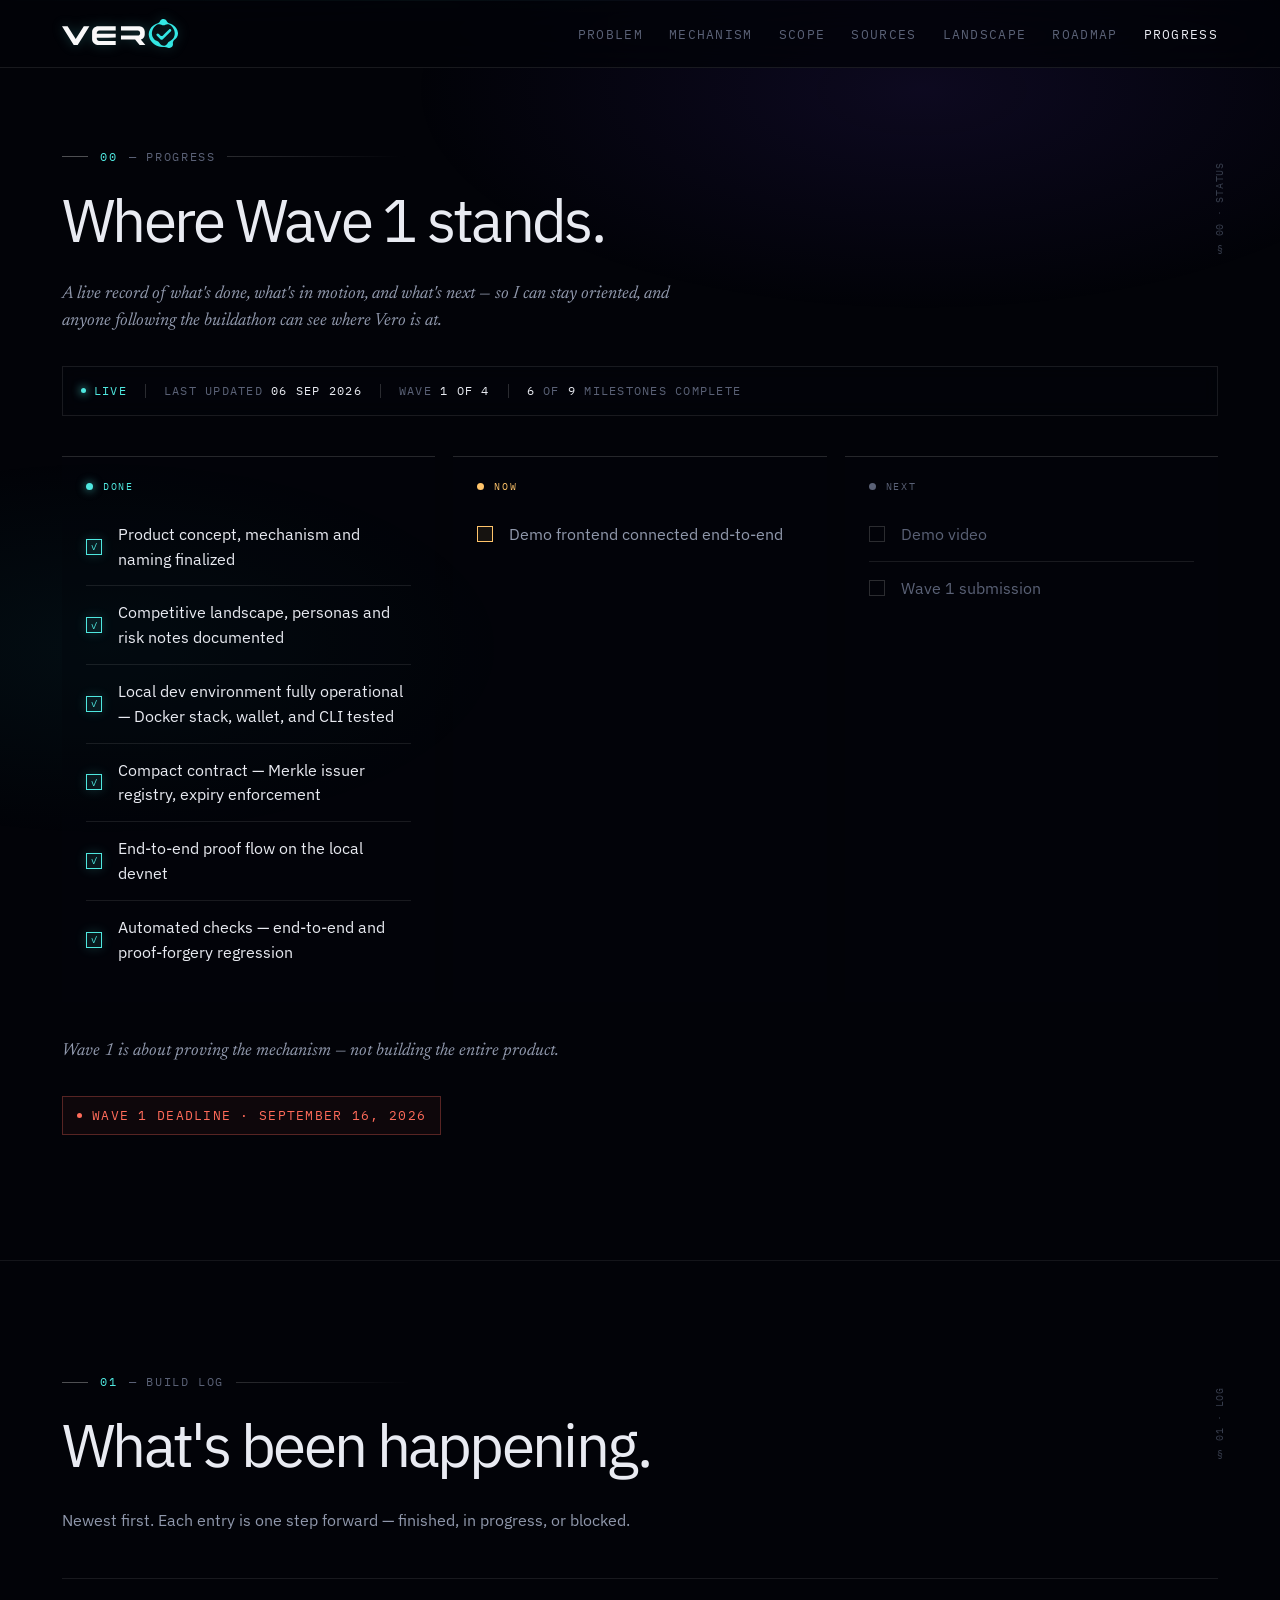
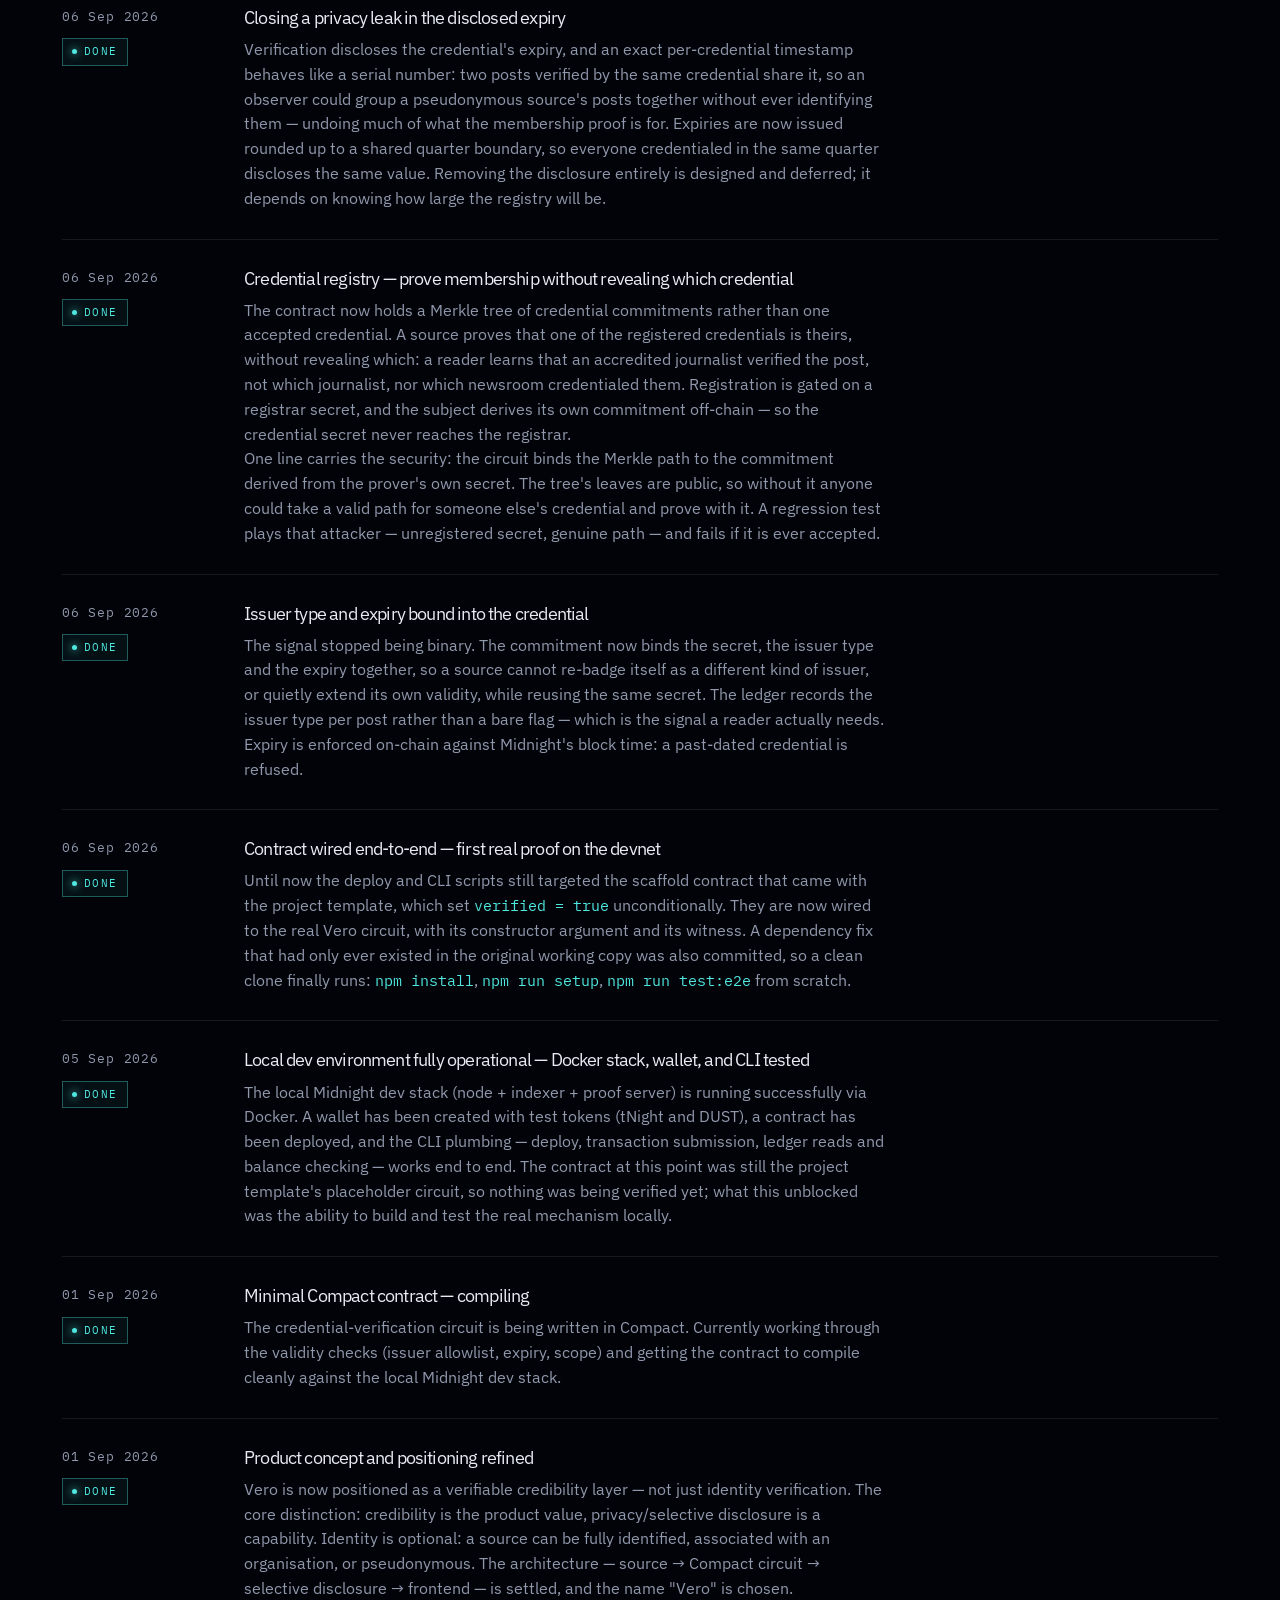
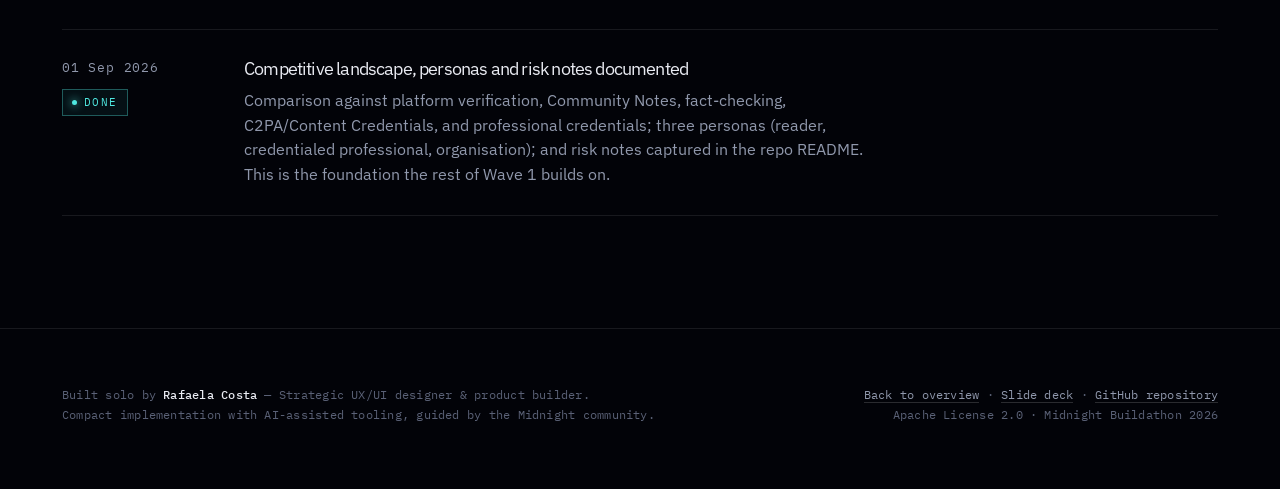
==== commit 687b93cb: "Bring the site in line with what the contract actually does The copy had drifted in both directions:" ====
--- a/progress.html
+++ b/progress.html
@@ -44,11 +44,11 @@
       <div class="stamp-row">
         <span class="live">live</span>
         <span class="sep"></span>
-        <span>last updated <time datetime="2026-09-05">05 Sep 2026</time></span>
+        <span>last updated <time datetime="2026-09-06">06 Sep 2026</time></span>
         <span class="sep"></span>
         <span>wave <b>1 of 4</b></span>
         <span class="sep"></span>
-        <span><b>3</b> of <b>7</b> milestones complete</span>
+        <span><b>6</b> of <b>9</b> milestones complete</span>
       </div>
 
       <div class="status-groups">
@@ -58,20 +58,20 @@
             <li class="done"><span class="box">✓</span> Product concept, mechanism and naming finalized</li>
             <li class="done"><span class="box">✓</span> Competitive landscape, personas and risk notes documented</li>
             <li class="done"><span class="box">✓</span> Local dev environment fully operational — Docker stack, wallet, and CLI tested</li>
+            <li class="done"><span class="box">✓</span> Compact contract — Merkle issuer registry, expiry enforcement</li>
+            <li class="done"><span class="box">✓</span> End-to-end proof flow on the local devnet</li>
+            <li class="done"><span class="box">✓</span> Automated checks — end-to-end and proof-forgery regression</li>
           </ul>
         </div>
         <div class="status-group">
           <h3 class="status-group-label now">Now</h3>
           <ul class="checklist">
-            <li class="active"><span class="box"></span> Minimal Compact contract — credential verification circuit</li>
-            <li class="active"><span class="box"></span> End-to-end proof flow</li>
+            <li class="active"><span class="box"></span> Demo frontend connected end-to-end</li>
           </ul>
         </div>
         <div class="status-group">
           <h3 class="status-group-label next">Next</h3>
           <ul class="checklist">
-            <li><span class="box"></span> Demo frontend connected end-to-end</li>
-            <li><span class="box"></span> Tests</li>
             <li><span class="box"></span> Demo video</li>
             <li><span class="box"></span> Wave 1 submission</li>
           </ul>
@@ -115,19 +115,64 @@
 
         <article class="log-entry">
           <div class="log-meta">
+            <time datetime="2026-09-06">06 Sep 2026</time>
+            <span class="log-status done">done</span>
+          </div>
+          <div class="log-body">
+            <h3>Closing a privacy leak in the disclosed expiry</h3>
+            <p>Verification discloses the credential's expiry, and an exact per-credential timestamp behaves like a serial number: two posts verified by the same credential share it, so an observer could group a pseudonymous source's posts together without ever identifying them — undoing much of what the membership proof is for. Expiries are now issued rounded up to a shared quarter boundary, so everyone credentialed in the same quarter discloses the same value. Removing the disclosure entirely is designed and deferred; it depends on knowing how large the registry will be.</p>
+          </div>
+        </article>
+
+        <article class="log-entry">
+          <div class="log-meta">
+            <time datetime="2026-09-06">06 Sep 2026</time>
+            <span class="log-status done">done</span>
+          </div>
+          <div class="log-body">
+            <h3>Credential registry — prove membership without revealing which credential</h3>
+            <p>The contract now holds a Merkle tree of credential commitments rather than one accepted credential. A source proves that one of the registered credentials is theirs, without revealing which: a reader learns that an accredited journalist verified the post, not which journalist, nor which newsroom credentialed them. Registration is gated on a registrar secret, and the subject derives its own commitment off-chain — so the credential secret never reaches the registrar.</p>
+            <p>One line carries the security: the circuit binds the Merkle path to the commitment derived from the prover's own secret. The tree's leaves are public, so without it anyone could take a valid path for someone else's credential and prove with it. A regression test plays that attacker — unregistered secret, genuine path — and fails if it is ever accepted.</p>
+          </div>
+        </article>
+
+        <article class="log-entry">
+          <div class="log-meta">
+            <time datetime="2026-09-06">06 Sep 2026</time>
+            <span class="log-status done">done</span>
+          </div>
+          <div class="log-body">
+            <h3>Issuer type and expiry bound into the credential</h3>
+            <p>The signal stopped being binary. The commitment now binds the secret, the issuer type and the expiry together, so a source cannot re-badge itself as a different kind of issuer, or quietly extend its own validity, while reusing the same secret. The ledger records the issuer type per post rather than a bare flag — which is the signal a reader actually needs. Expiry is enforced on-chain against Midnight's block time: a past-dated credential is refused.</p>
+          </div>
+        </article>
+
+        <article class="log-entry">
+          <div class="log-meta">
+            <time datetime="2026-09-06">06 Sep 2026</time>
+            <span class="log-status done">done</span>
+          </div>
+          <div class="log-body">
+            <h3>Contract wired end-to-end — first real proof on the devnet</h3>
+            <p>Until now the deploy and CLI scripts still targeted the scaffold contract that came with the project template, which set <code>verified = true</code> unconditionally. They are now wired to the real Vero circuit, with its constructor argument and its witness. A dependency fix that had only ever existed in the original working copy was also committed, so a clean clone finally runs: <code>npm install</code>, <code>npm run setup</code>, <code>npm run test:e2e</code> from scratch.</p>
+          </div>
+        </article>
+
+        <article class="log-entry">
+          <div class="log-meta">
             <time datetime="2026-09-05">05 Sep 2026</time>
             <span class="log-status done">done</span>
           </div>
           <div class="log-body">
             <h3>Local dev environment fully operational — Docker stack, wallet, and CLI tested</h3>
-            <p>The local Midnight dev stack (node + indexer + proof server) is running successfully via Docker. A wallet has been created with test tokens (tNight and DUST), the Compact contract has been deployed, and the CLI has been tested end-to-end: credential verification, status reading, and balance checking all work correctly. This unblocks Wave 1 development — the mechanism can now be built and tested locally.</p>
+            <p>The local Midnight dev stack (node + indexer + proof server) is running successfully via Docker. A wallet has been created with test tokens (tNight and DUST), a contract has been deployed, and the CLI plumbing — deploy, transaction submission, ledger reads and balance checking — works end to end. The contract at this point was still the project template's placeholder circuit, so nothing was being verified yet; what this unblocked was the ability to build and test the real mechanism locally.</p>
           </div>
         </article>
 
         <article class="log-entry">
           <div class="log-meta">
             <time datetime="2026-09-01">01 Sep 2026</time>
-            <span class="log-status in-progress">in progress</span>
+            <span class="log-status done">done</span>
           </div>
           <div class="log-body">
             <h3>Minimal Compact contract — compiling</h3>
--- a/assets/styles.css
+++ b/assets/styles.css
@@ -1314,3 +1314,27 @@
 }
 
 
+
+/* ==========================================================
+   Slide 5 — terminal transcript
+   Replaces the screenshot placeholder: until the demo frontend
+   exists, the CLI transcript is the actual demonstrable artefact.
+   ========================================================== */
+
+.demo-terminal{
+  margin:0;
+  padding:26px 28px;
+  font-family:var(--mono);
+  font-size:0.82rem;
+  line-height:1.7;
+  color:var(--text);
+  white-space:pre;
+  overflow-x:auto;
+}
+.demo-terminal .t-dim{color:var(--text-faint);}
+.demo-terminal .t-in{color:var(--violet);}
+.demo-terminal .t-ok{color:var(--cyan);}
+
+@media (max-width:720px){
+  .demo-terminal{font-size:0.7rem;padding:18px 16px;}
+}
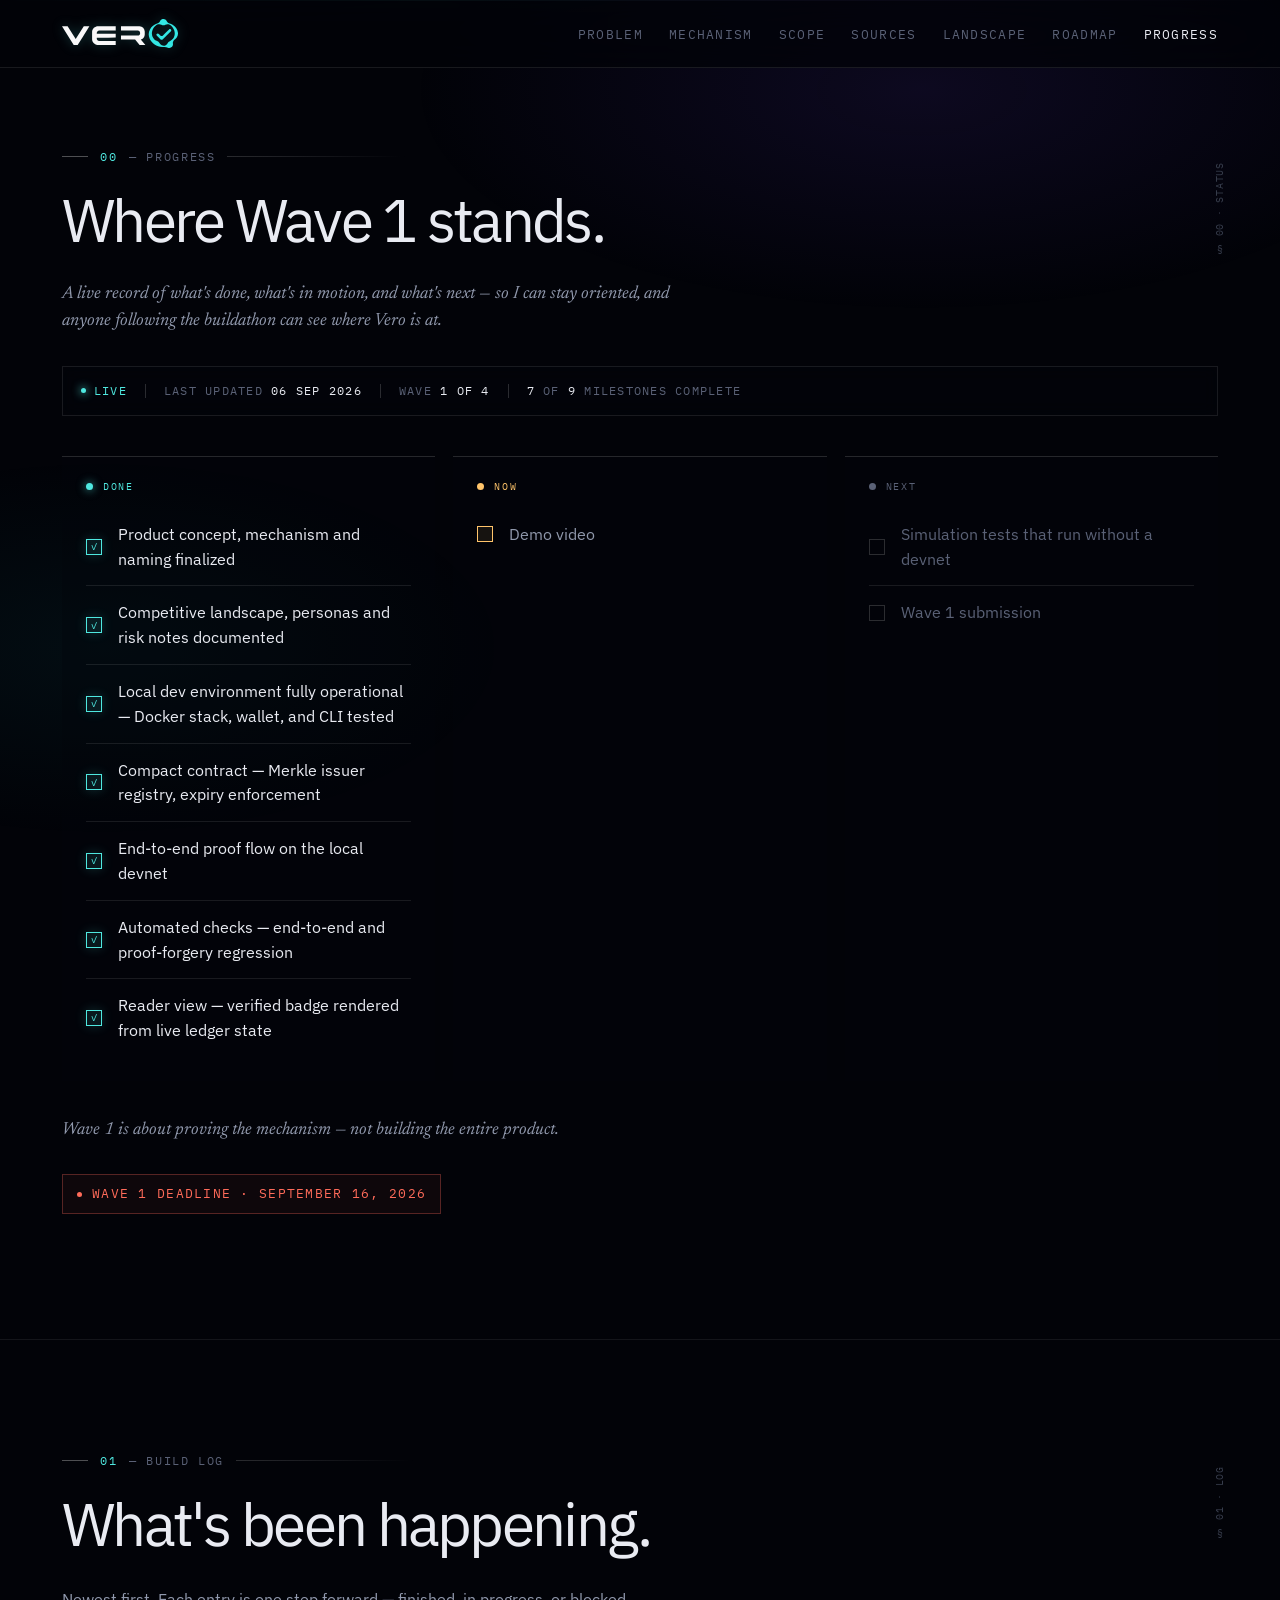
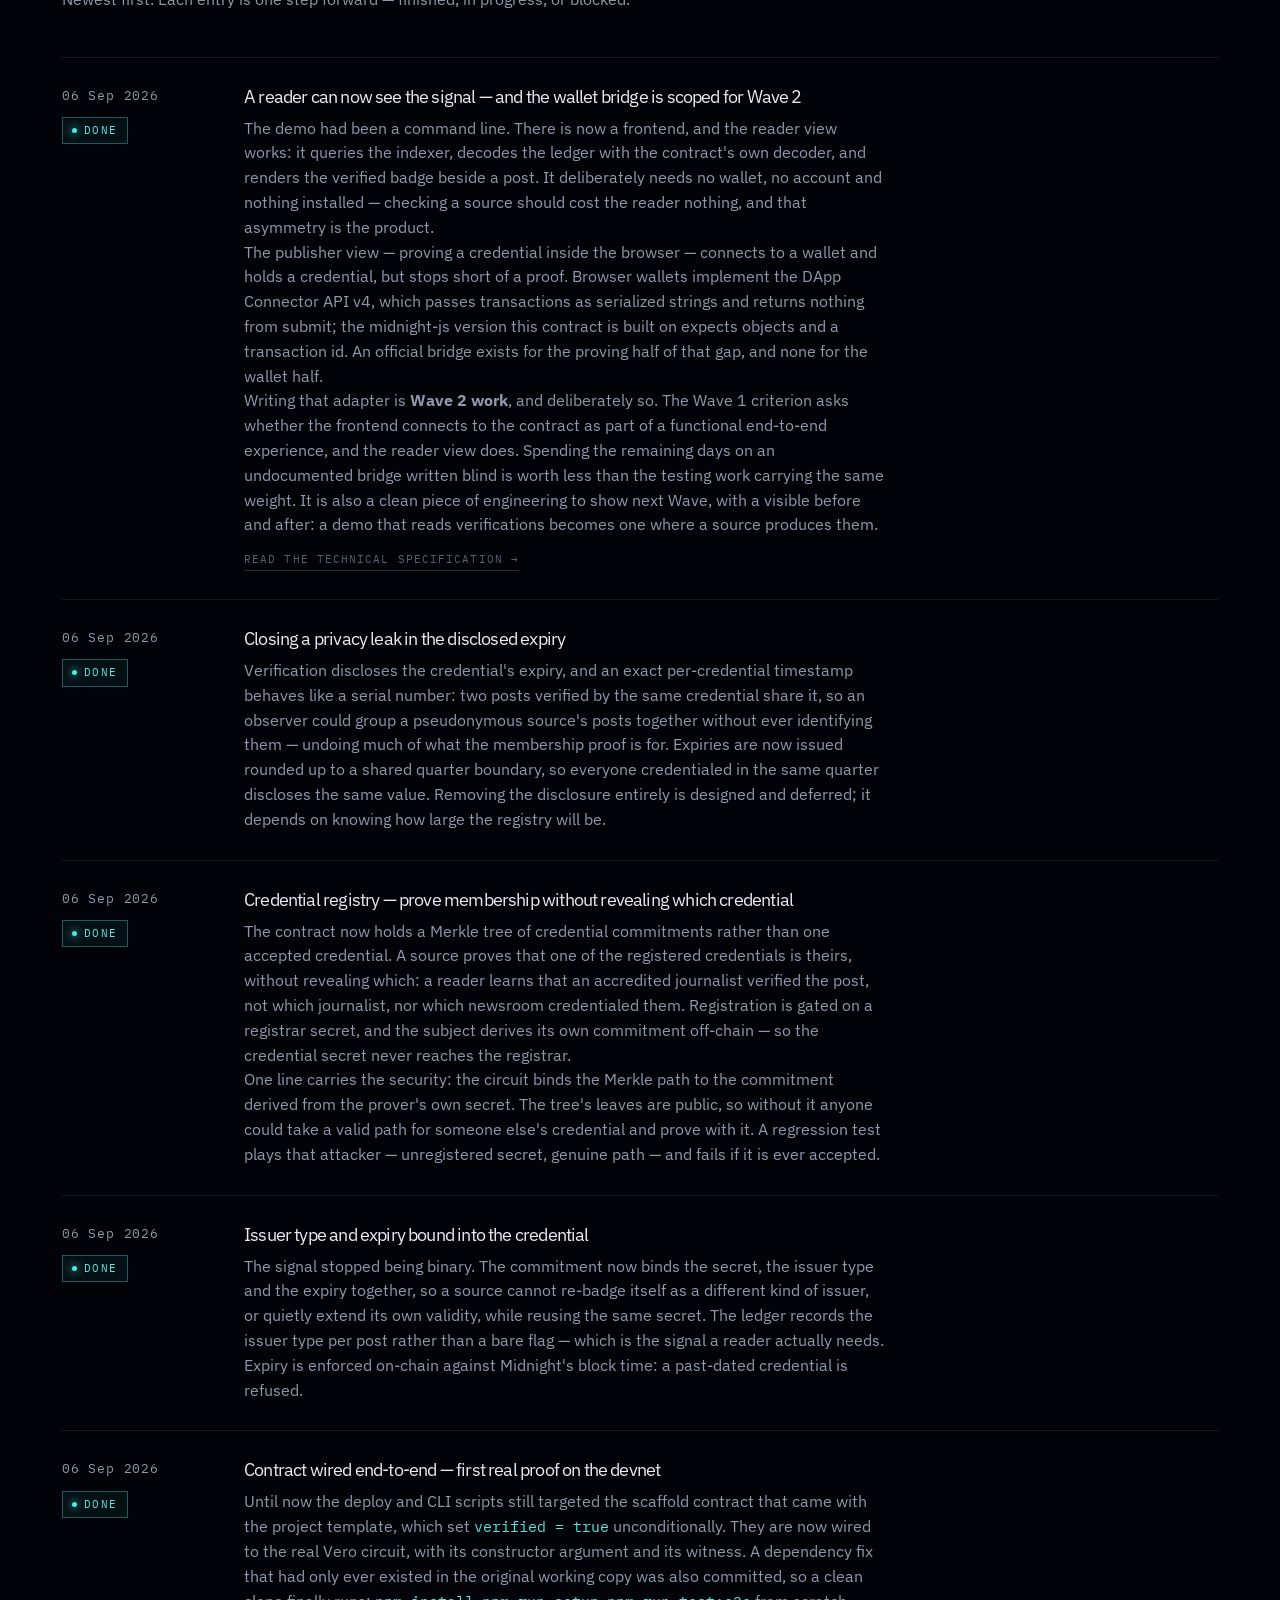
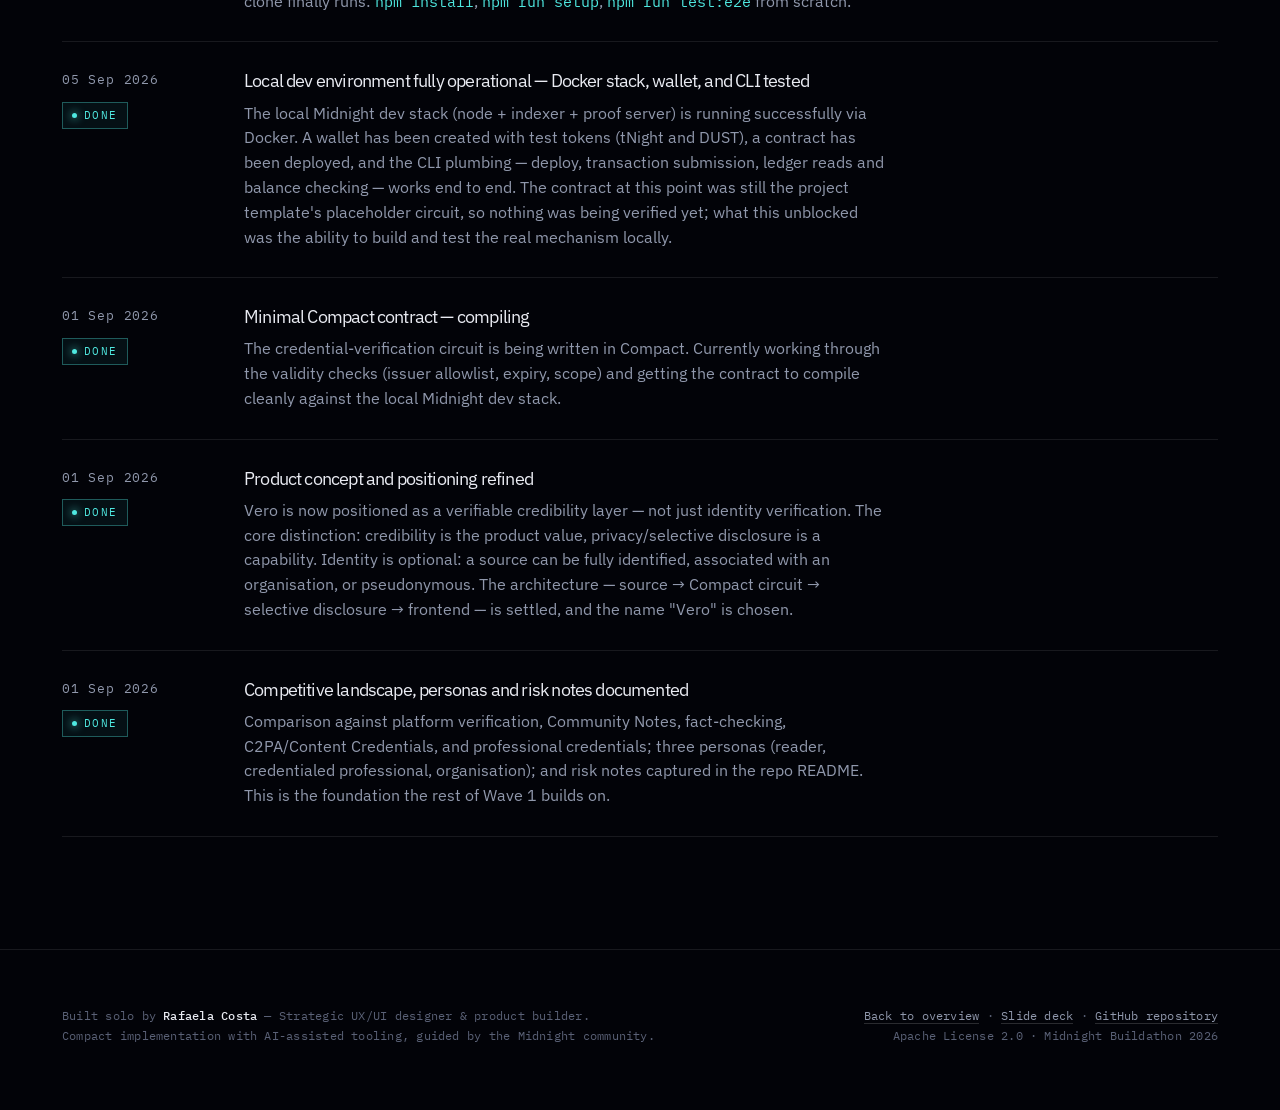
==== commit 3d86f6bd: "Record the reader view, and place the wallet bridge in Wave 2 The build log had nothing about the fr" ====
--- a/progress.html
+++ b/progress.html
@@ -48,7 +48,7 @@
         <span class="sep"></span>
         <span>wave <b>1 of 4</b></span>
         <span class="sep"></span>
-        <span><b>6</b> of <b>9</b> milestones complete</span>
+        <span><b>7</b> of <b>9</b> milestones complete</span>
       </div>
 
       <div class="status-groups">
@@ -61,18 +61,19 @@
             <li class="done"><span class="box">✓</span> Compact contract — Merkle issuer registry, expiry enforcement</li>
             <li class="done"><span class="box">✓</span> End-to-end proof flow on the local devnet</li>
             <li class="done"><span class="box">✓</span> Automated checks — end-to-end and proof-forgery regression</li>
+            <li class="done"><span class="box">✓</span> Reader view — verified badge rendered from live ledger state</li>
           </ul>
         </div>
         <div class="status-group">
           <h3 class="status-group-label now">Now</h3>
           <ul class="checklist">
-            <li class="active"><span class="box"></span> Demo frontend connected end-to-end</li>
+            <li class="active"><span class="box"></span> Demo video</li>
           </ul>
         </div>
         <div class="status-group">
           <h3 class="status-group-label next">Next</h3>
           <ul class="checklist">
-            <li><span class="box"></span> Demo video</li>
+            <li><span class="box"></span> Simulation tests that run without a devnet</li>
             <li><span class="box"></span> Wave 1 submission</li>
           </ul>
         </div>
@@ -119,6 +120,20 @@
             <span class="log-status done">done</span>
           </div>
           <div class="log-body">
+            <h3>A reader can now see the signal — and the wallet bridge is scoped for Wave 2</h3>
+            <p>The demo had been a command line. There is now a frontend, and the reader view works: it queries the indexer, decodes the ledger with the contract's own decoder, and renders the verified badge beside a post. It deliberately needs no wallet, no account and nothing installed — checking a source should cost the reader nothing, and that asymmetry is the product.</p>
+            <p>The publisher view — proving a credential inside the browser — connects to a wallet and holds a credential, but stops short of a proof. Browser wallets implement the DApp Connector API v4, which passes transactions as serialized strings and returns nothing from submit; the midnight-js version this contract is built on expects objects and a transaction id. An official bridge exists for the proving half of that gap, and none for the wallet half.</p>
+            <p>Writing that adapter is <b>Wave 2 work</b>, and deliberately so. The Wave 1 criterion asks whether the frontend connects to the contract as part of a functional end-to-end experience, and the reader view does. Spending the remaining days on an undocumented bridge written blind is worth less than the testing work carrying the same weight. It is also a clean piece of engineering to show next Wave, with a visible before and after: a demo that reads verifications becomes one where a source produces them.</p>
+            <a class="link" href="https://github.com/rmarquesc/vero-demo/blob/main/docs/wave2-wallet-bridge.md">Read the technical specification →</a>
+          </div>
+        </article>
+
+        <article class="log-entry">
+          <div class="log-meta">
+            <time datetime="2026-09-06">06 Sep 2026</time>
+            <span class="log-status done">done</span>
+          </div>
+          <div class="log-body">
             <h3>Closing a privacy leak in the disclosed expiry</h3>
             <p>Verification discloses the credential's expiry, and an exact per-credential timestamp behaves like a serial number: two posts verified by the same credential share it, so an observer could group a pseudonymous source's posts together without ever identifying them — undoing much of what the membership proof is for. Expiries are now issued rounded up to a shared quarter boundary, so everyone credentialed in the same quarter discloses the same value. Removing the disclosure entirely is designed and deferred; it depends on knowing how large the registry will be.</p>
           </div>
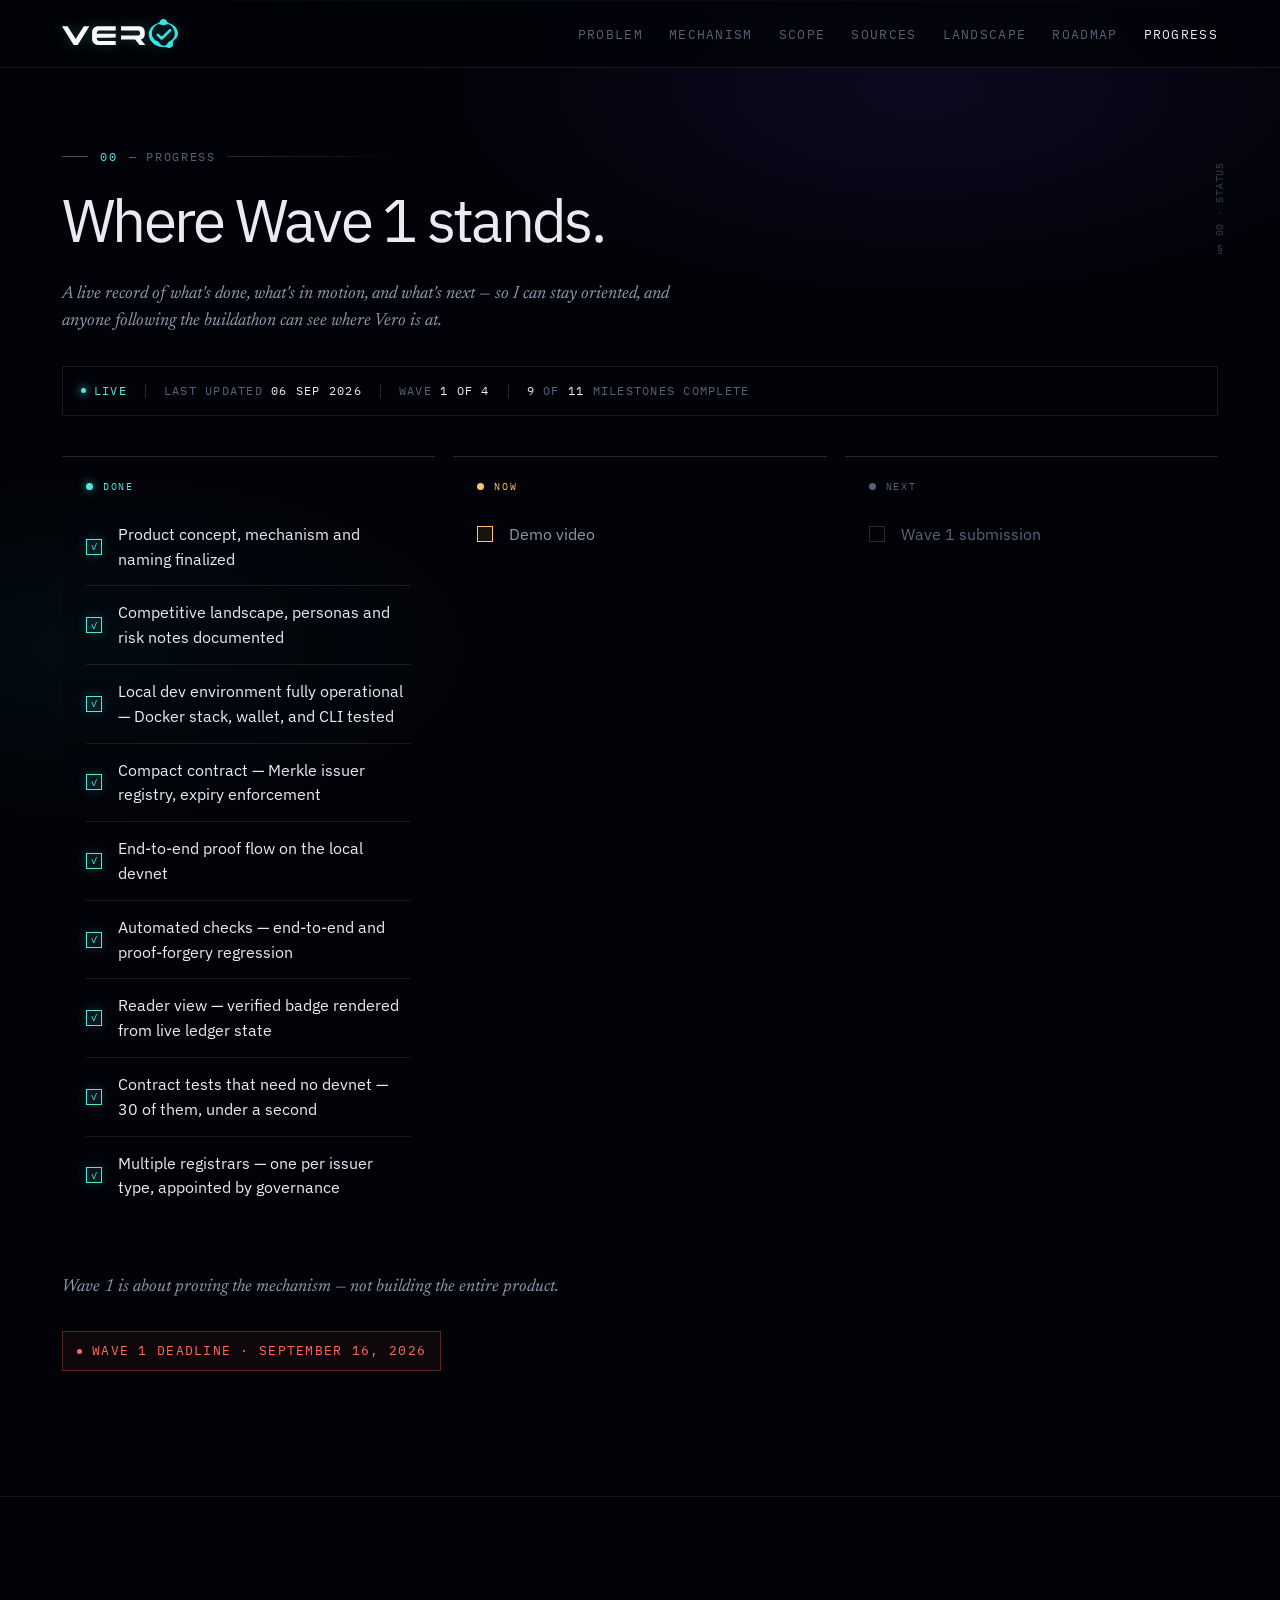
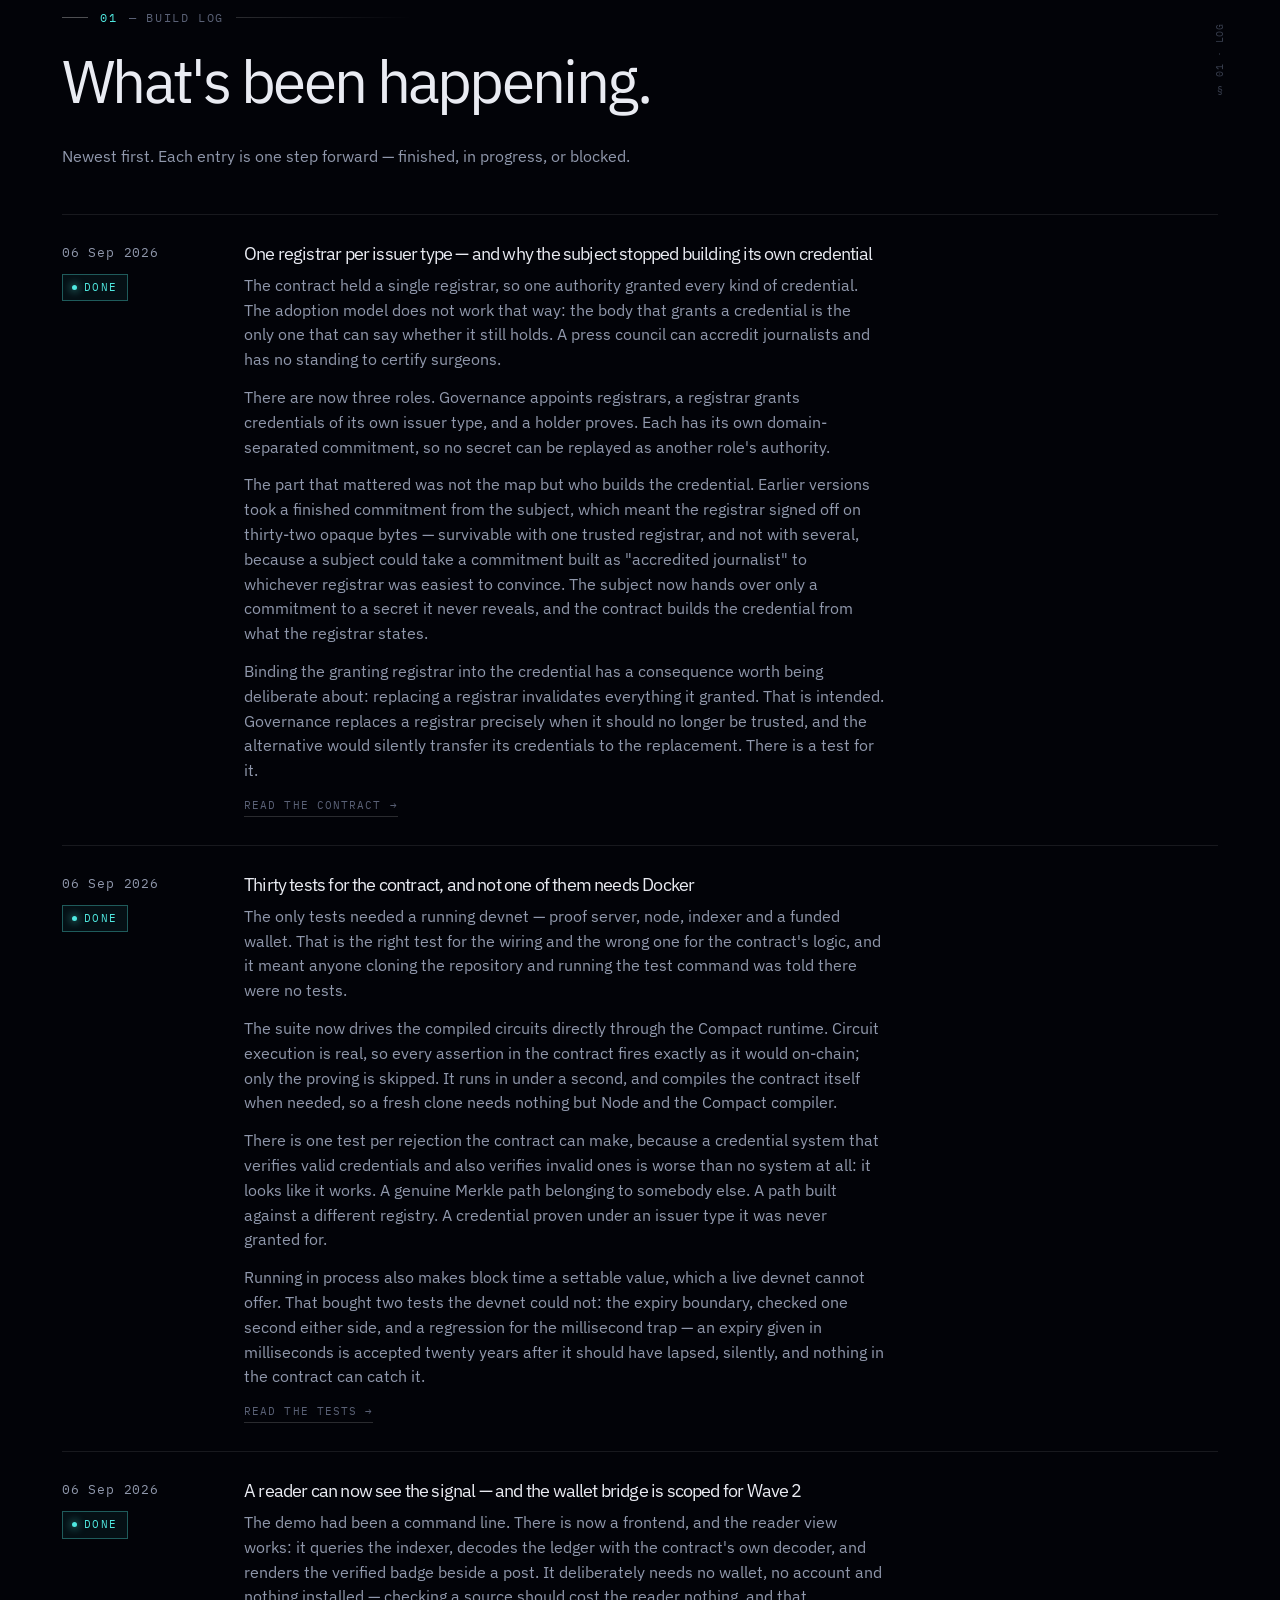
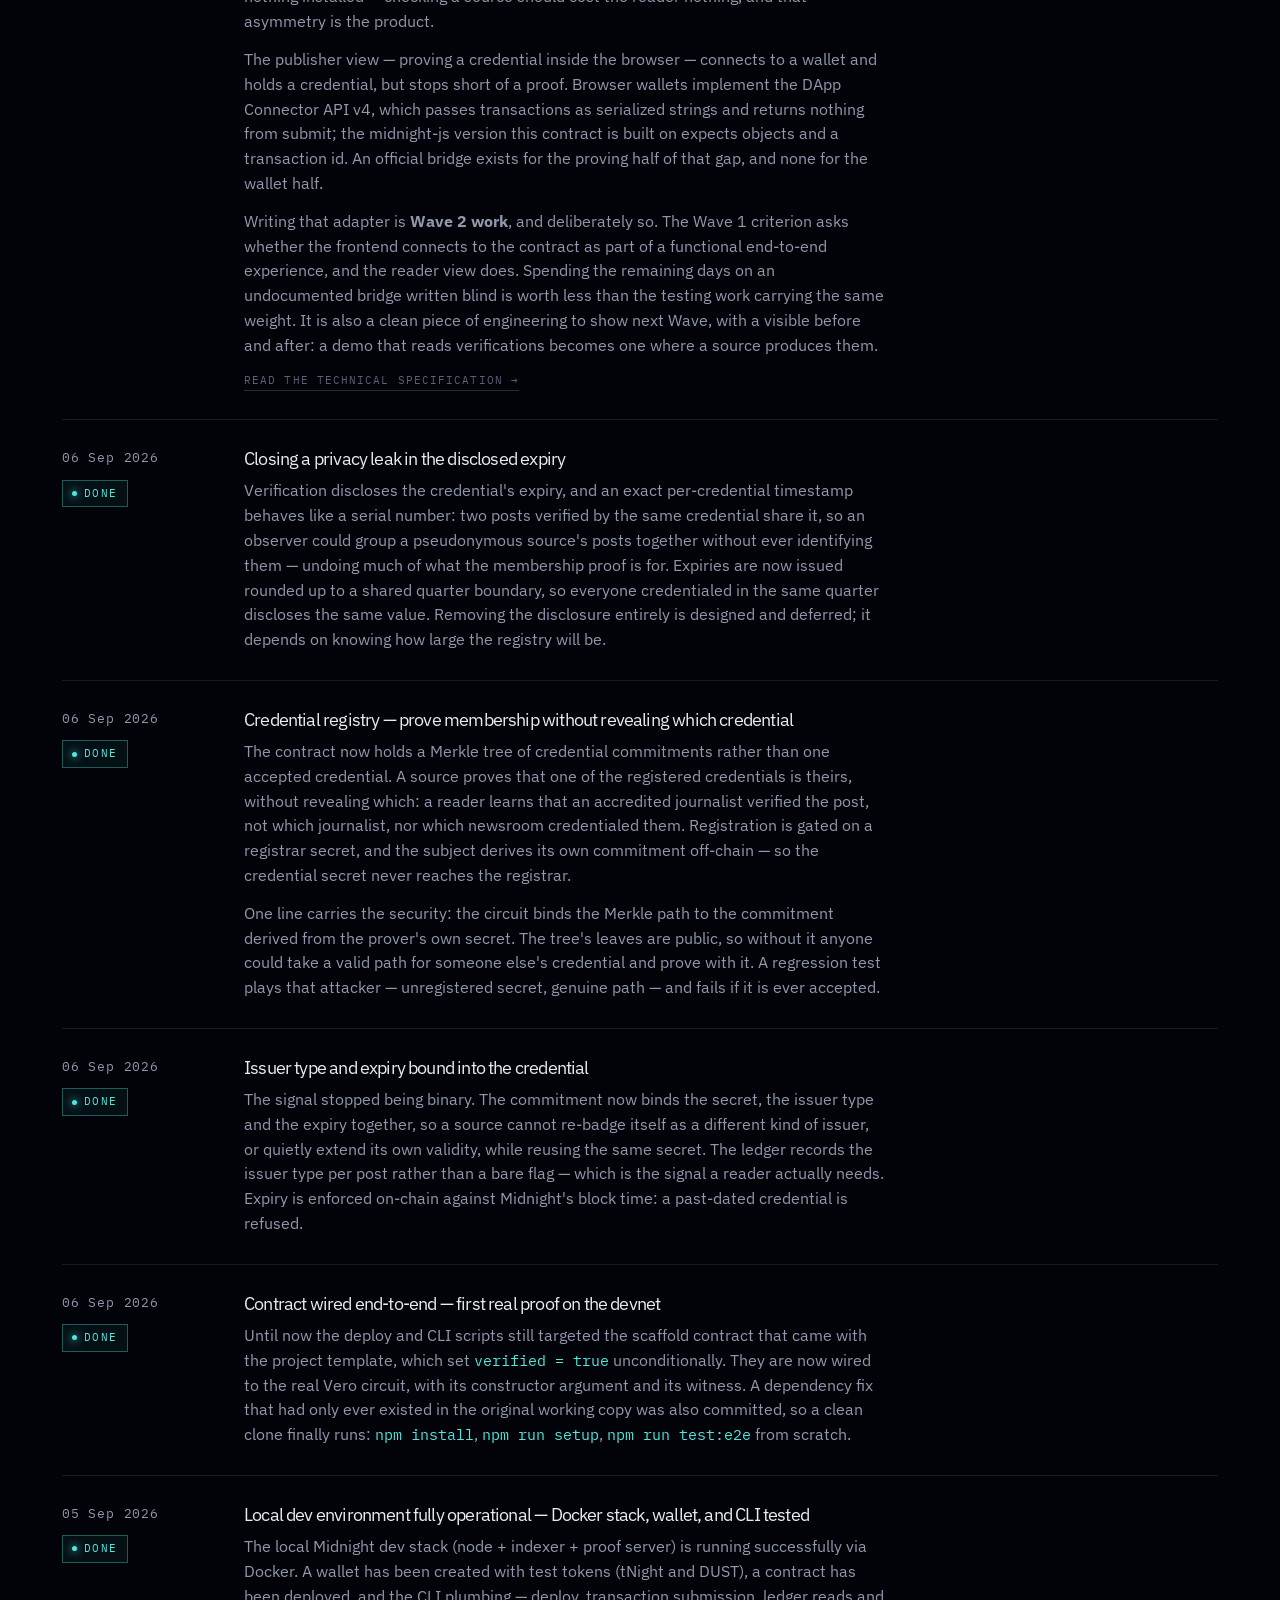
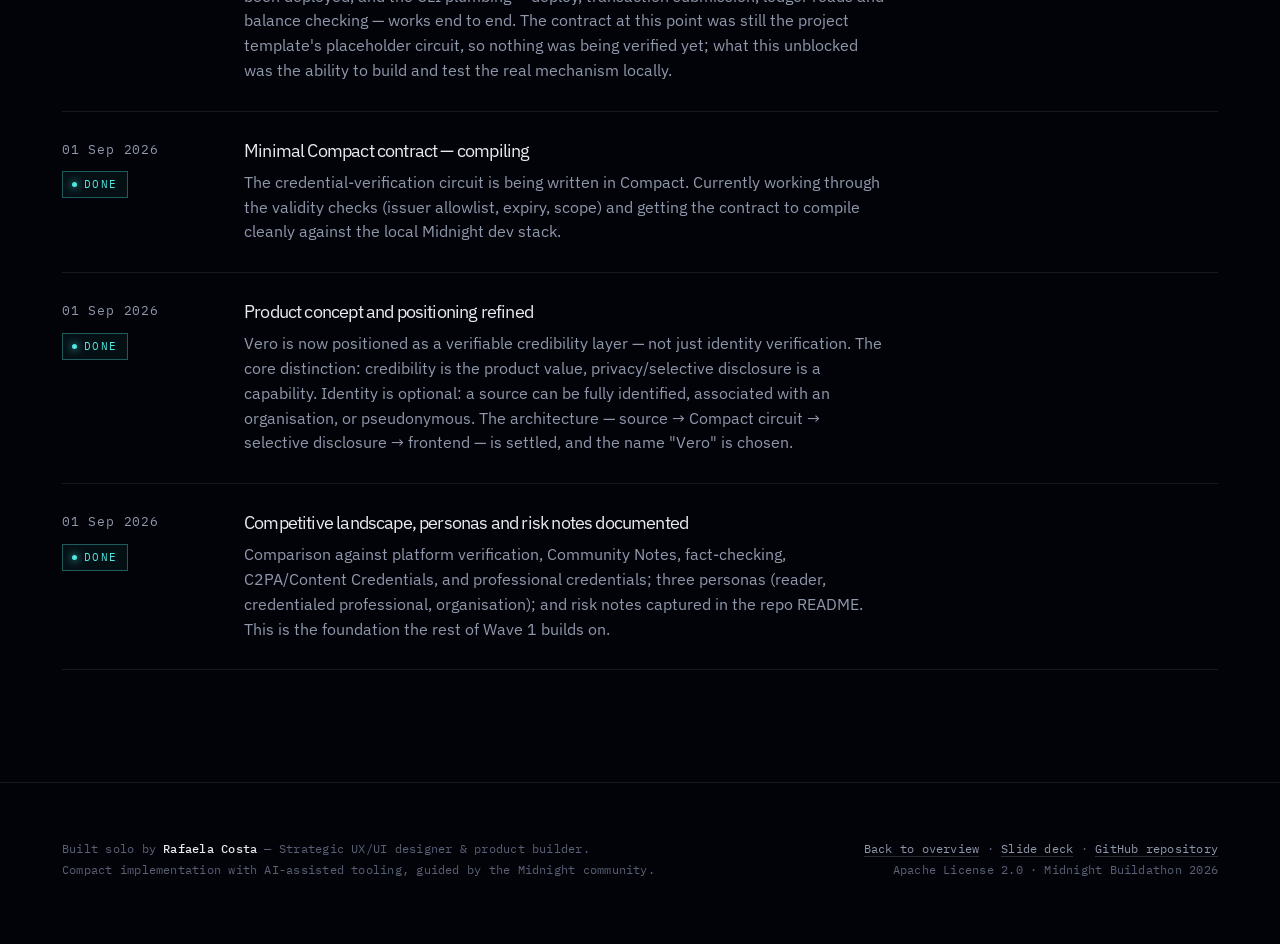
==== commit ea995aba: "Log today's two steps, and unstick the paragraphs while doing it The build log stopped at yesterday'" ====
--- a/progress.html
+++ b/progress.html
@@ -48,7 +48,7 @@
         <span class="sep"></span>
         <span>wave <b>1 of 4</b></span>
         <span class="sep"></span>
-        <span><b>7</b> of <b>9</b> milestones complete</span>
+        <span><b>9</b> of <b>11</b> milestones complete</span>
       </div>
 
       <div class="status-groups">
@@ -62,6 +62,8 @@
             <li class="done"><span class="box">✓</span> End-to-end proof flow on the local devnet</li>
             <li class="done"><span class="box">✓</span> Automated checks — end-to-end and proof-forgery regression</li>
             <li class="done"><span class="box">✓</span> Reader view — verified badge rendered from live ledger state</li>
+            <li class="done"><span class="box">✓</span> Contract tests that need no devnet — 30 of them, under a second</li>
+            <li class="done"><span class="box">✓</span> Multiple registrars — one per issuer type, appointed by governance</li>
           </ul>
         </div>
         <div class="status-group">
@@ -73,7 +75,6 @@
         <div class="status-group">
           <h3 class="status-group-label next">Next</h3>
           <ul class="checklist">
-            <li><span class="box"></span> Simulation tests that run without a devnet</li>
             <li><span class="box"></span> Wave 1 submission</li>
           </ul>
         </div>
@@ -120,6 +121,36 @@
             <span class="log-status done">done</span>
           </div>
           <div class="log-body">
+            <h3>One registrar per issuer type — and why the subject stopped building its own credential</h3>
+            <p>The contract held a single registrar, so one authority granted every kind of credential. The adoption model does not work that way: the body that grants a credential is the only one that can say whether it still holds. A press council can accredit journalists and has no standing to certify surgeons.</p>
+            <p>There are now three roles. Governance appoints registrars, a registrar grants credentials of its own issuer type, and a holder proves. Each has its own domain-separated commitment, so no secret can be replayed as another role's authority.</p>
+            <p>The part that mattered was not the map but who builds the credential. Earlier versions took a finished commitment from the subject, which meant the registrar signed off on thirty-two opaque bytes — survivable with one trusted registrar, and not with several, because a subject could take a commitment built as "accredited journalist" to whichever registrar was easiest to convince. The subject now hands over only a commitment to a secret it never reveals, and the contract builds the credential from what the registrar states.</p>
+            <p>Binding the granting registrar into the credential has a consequence worth being deliberate about: replacing a registrar invalidates everything it granted. That is intended. Governance replaces a registrar precisely when it should no longer be trusted, and the alternative would silently transfer its credentials to the replacement. There is a test for it.</p>
+            <a class="link" href="https://github.com/rmarquesc/vero-demo/blob/main/contracts/vero.compact">Read the contract →</a>
+          </div>
+        </article>
+
+        <article class="log-entry">
+          <div class="log-meta">
+            <time datetime="2026-09-06">06 Sep 2026</time>
+            <span class="log-status done">done</span>
+          </div>
+          <div class="log-body">
+            <h3>Thirty tests for the contract, and not one of them needs Docker</h3>
+            <p>The only tests needed a running devnet — proof server, node, indexer and a funded wallet. That is the right test for the wiring and the wrong one for the contract's logic, and it meant anyone cloning the repository and running the test command was told there were no tests.</p>
+            <p>The suite now drives the compiled circuits directly through the Compact runtime. Circuit execution is real, so every assertion in the contract fires exactly as it would on-chain; only the proving is skipped. It runs in under a second, and compiles the contract itself when needed, so a fresh clone needs nothing but Node and the Compact compiler.</p>
+            <p>There is one test per rejection the contract can make, because a credential system that verifies valid credentials and also verifies invalid ones is worse than no system at all: it looks like it works. A genuine Merkle path belonging to somebody else. A path built against a different registry. A credential proven under an issuer type it was never granted for.</p>
+            <p>Running in process also makes block time a settable value, which a live devnet cannot offer. That bought two tests the devnet could not: the expiry boundary, checked one second either side, and a regression for the millisecond trap — an expiry given in milliseconds is accepted twenty years after it should have lapsed, silently, and nothing in the contract can catch it.</p>
+            <a class="link" href="https://github.com/rmarquesc/vero-demo/blob/main/test/vero.test.ts">Read the tests →</a>
+          </div>
+        </article>
+
+        <article class="log-entry">
+          <div class="log-meta">
+            <time datetime="2026-09-06">06 Sep 2026</time>
+            <span class="log-status done">done</span>
+          </div>
+          <div class="log-body">
             <h3>A reader can now see the signal — and the wallet bridge is scoped for Wave 2</h3>
             <p>The demo had been a command line. There is now a frontend, and the reader view works: it queries the indexer, decodes the ledger with the contract's own decoder, and renders the verified badge beside a post. It deliberately needs no wallet, no account and nothing installed — checking a source should cost the reader nothing, and that asymmetry is the product.</p>
             <p>The publisher view — proving a credential inside the browser — connects to a wallet and holds a credential, but stops short of a proof. Browser wallets implement the DApp Connector API v4, which passes transactions as serialized strings and returns nothing from submit; the midnight-js version this contract is built on expects objects and a transaction id. An official bridge exists for the proving half of that gap, and none for the wallet half.</p>
--- a/assets/styles.css
+++ b/assets/styles.css
@@ -664,6 +664,7 @@
 
 .log-body h3{font-size:1.14rem;margin:0 0 10px;}
 .log-body p{font-size:1rem;color:var(--text-dim);margin:0;max-width:64ch;}
+.log-body p + p{margin-top:13px;}
 .log-body .link{
   display:inline-block;margin-top:14px;font-family:var(--mono);
   font-size:0.68rem;letter-spacing:0.1em;text-transform:uppercase;
@@ -1263,9 +1264,8 @@
 .team-avatar{
   width:72px;height:72px;flex:none;
   border:1px solid rgba(255,255,255,.16);
-  background-image:repeating-linear-gradient(
-    -45deg, rgba(255,255,255,0.09) 0 1px, transparent 1px 5px
-  );
+  object-fit:cover;
+  display:block;
 }
 .team-info h3{font-size:1.6rem;margin:0 0 8px;}
 .team-role{
@@ -1275,7 +1275,10 @@
 
 /* deck controls */
 .deck-controls{
-  position:fixed;bottom:24px;left:50%;transform:translateX(-50%);
+  /* Bottom-right rather than centred: centred, the controls sit on top of the
+     content column and cover whatever the slide ends with. Here they fall in
+     the right margin on any screen wide enough to have one. */
+  position:fixed;bottom:24px;right:24px;
   z-index:50;
   display:flex;align-items:center;gap:16px;
   padding:10px 18px;
@@ -1302,7 +1305,11 @@
 
 /* slide responsive */
 @media (max-width:720px){
-  .slide-inner{padding:0 22px;}
+  .deck-controls{bottom:14px;right:14px;padding:7px 12px;gap:10px;}
+  .deck-btn{width:30px;height:30px;font-size:.95rem;}
+  .deck-counter{min-width:48px;font-size:.72rem;}
+  /* room for the controls so the last line of a slide is never under them */
+  .slide-inner{padding:0 22px 64px;}
   .slide{padding:30px 0;}
   .slide-h2{font-size:clamp(1.6rem,7vw,2.4rem);}
   .slide-list li{font-size:1rem;}
@@ -1338,3 +1345,72 @@
 @media (max-width:720px){
   .demo-terminal{font-size:0.7rem;padding:18px 16px;}
 }
+
+/* Slide 5 — the reader view itself, rather than a description of it. */
+.demo-shot { margin: 0 0 20px; }
+.demo-shot img {
+  width: 100%;
+  display: block;
+  border: 1px solid rgba(255, 255, 255, 0.12);
+}
+.demo-shot figcaption {
+  font-family: var(--mono);
+  font-size: 0.7rem;
+  letter-spacing: 0.06em;
+  color: var(--text-faint);
+  margin-top: 10px;
+}
+@media (max-width: 720px) { .demo-shot figcaption { font-size: 0.64rem; } }
+
+/* ── Adoption ───────────────────────────────────────────── */
+
+.adopt{display:grid;grid-template-columns:1fr 1fr;gap:18px;margin-top:44px;}
+@media (max-width:880px){ .adopt{grid-template-columns:1fr;} }
+.adopt-col{
+  position:relative;background:rgba(5,7,13,.4);backdrop-filter:blur(8px);
+  border:1px solid rgba(255,255,255,.115);padding:38px 28px 30px;
+}
+.adopt-col::before{
+  content:"";position:absolute;top:-1px;left:-1px;width:11px;height:11px;
+  border:1px solid var(--cyan);border-right:none;border-bottom:none;opacity:.7;
+}
+.adopt-tab{
+  position:absolute;top:0;right:0;
+  font-family:var(--mono);font-size:.6rem;letter-spacing:.12em;
+  text-transform:uppercase;color:var(--text-faint);padding:4px 10px;
+  border-left:1px solid var(--line);border-bottom:1px solid var(--line);
+  background:rgba(2,3,8,.58);backdrop-filter:blur(6px);
+}
+.adopt-col h3{font-size:1.2rem;letter-spacing:-.03em;margin:22px 0 14px;}
+.adopt-col p{font-size:.97rem;color:var(--text-dim);max-width:none;margin:0 0 12px;}
+.adopt-then{
+  font-family:var(--mono);font-size:.82rem;line-height:1.7;
+  color:var(--text-faint)!important;
+  border-top:1px dashed rgba(255,255,255,.08);padding-top:12px;margin:16px 0 0!important;
+}
+
+.adopt-h{
+  font-family:var(--sans);font-size:1.35rem;font-weight:400;letter-spacing:-.03em;
+  margin:56px 0 0;
+}
+
+.reasons{display:grid;grid-template-columns:repeat(3,1fr);gap:18px;margin-top:26px;}
+@media (max-width:880px){ .reasons{grid-template-columns:1fr;} }
+.reason{
+  background:rgba(5,7,14,.35);border:1px solid rgba(255,255,255,.095);
+  border-top:1px solid rgba(255,255,255,.2);padding:24px 22px;
+}
+.reason-k{
+  display:block;font-family:var(--mono);font-size:.62rem;letter-spacing:.13em;
+  text-transform:uppercase;color:var(--cyan);margin-bottom:12px;
+}
+.reason p{font-size:.94rem;color:var(--text-dim);margin:0;max-width:none;line-height:1.65;}
+.reason b{color:var(--text);font-weight:500;}
+
+#adoption .lede-2{margin-top:18px;}
+#adoption .lede-2 b{color:var(--text);font-weight:500;}
+
+.team-sub{
+  font-family:var(--mono);font-size:.8rem;line-height:1.8;
+  color:var(--text-faint);max-width:64ch;margin:20px 0 0;
+}
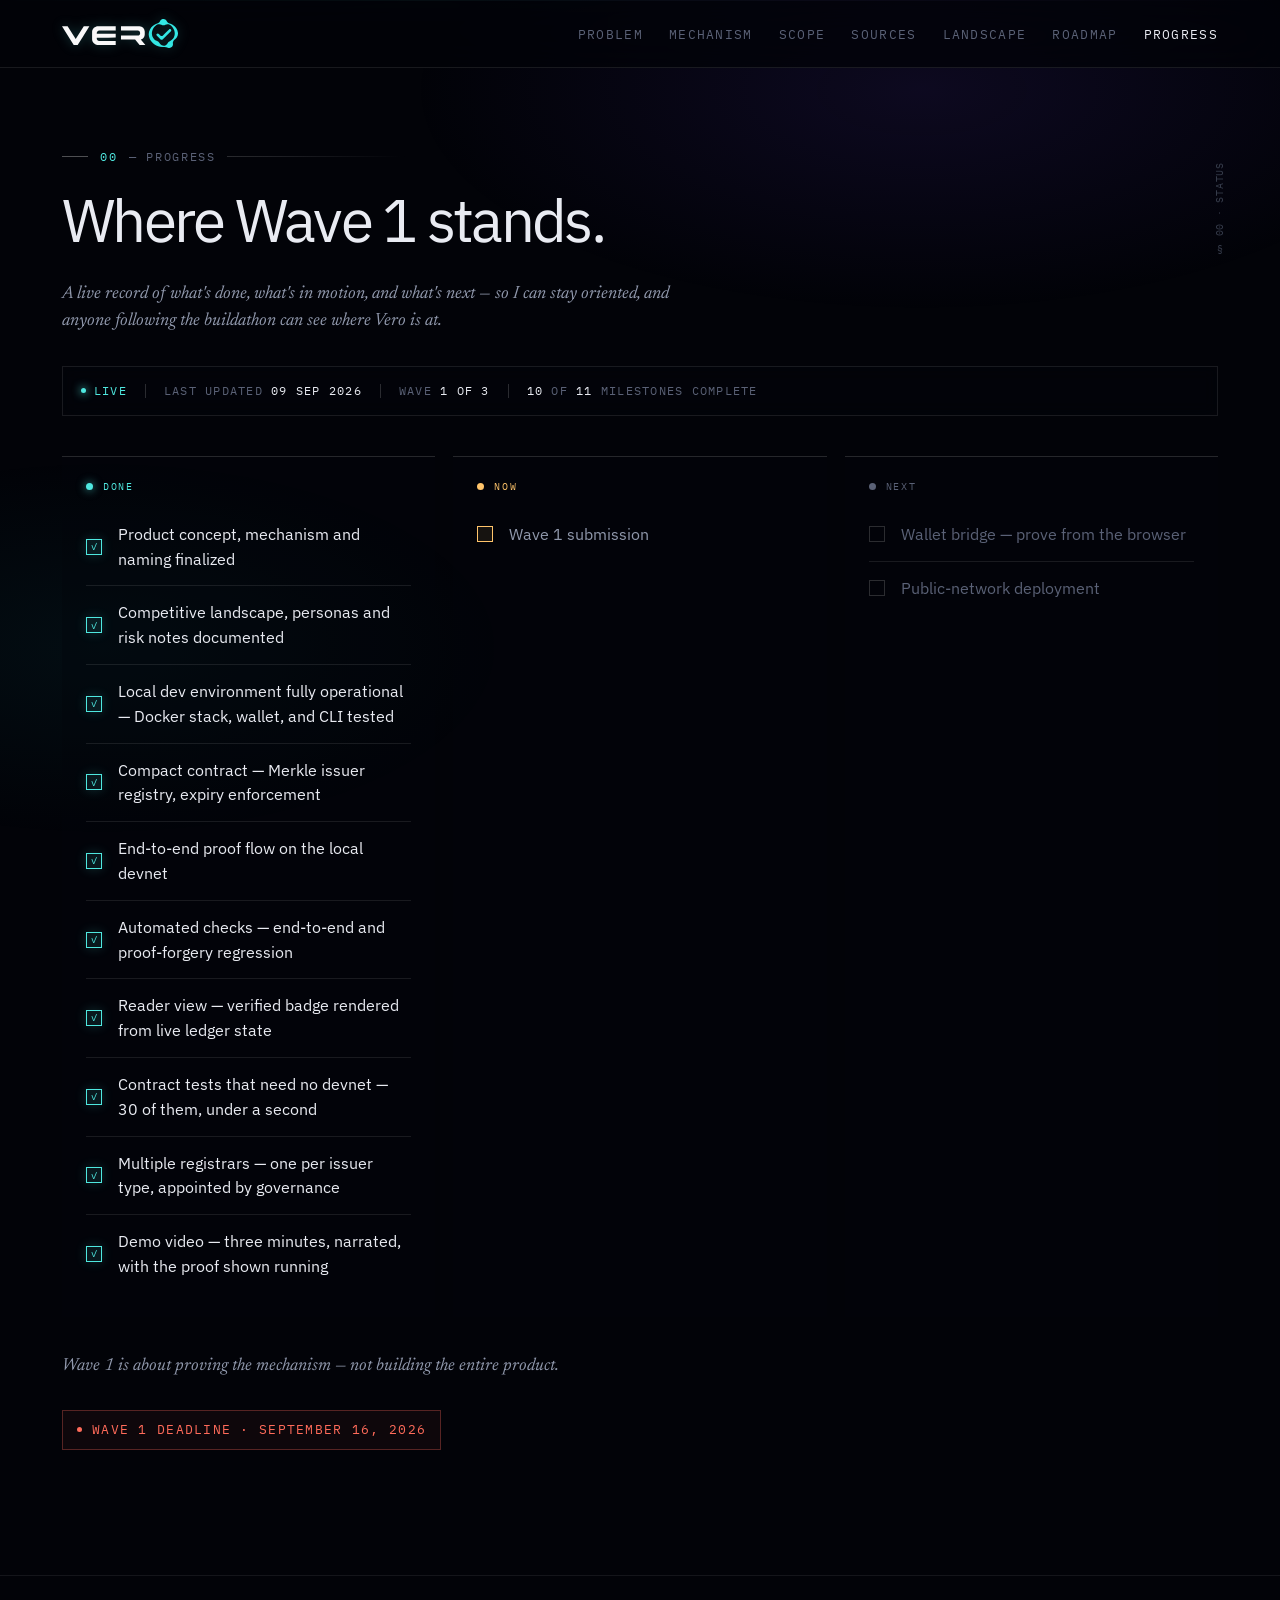
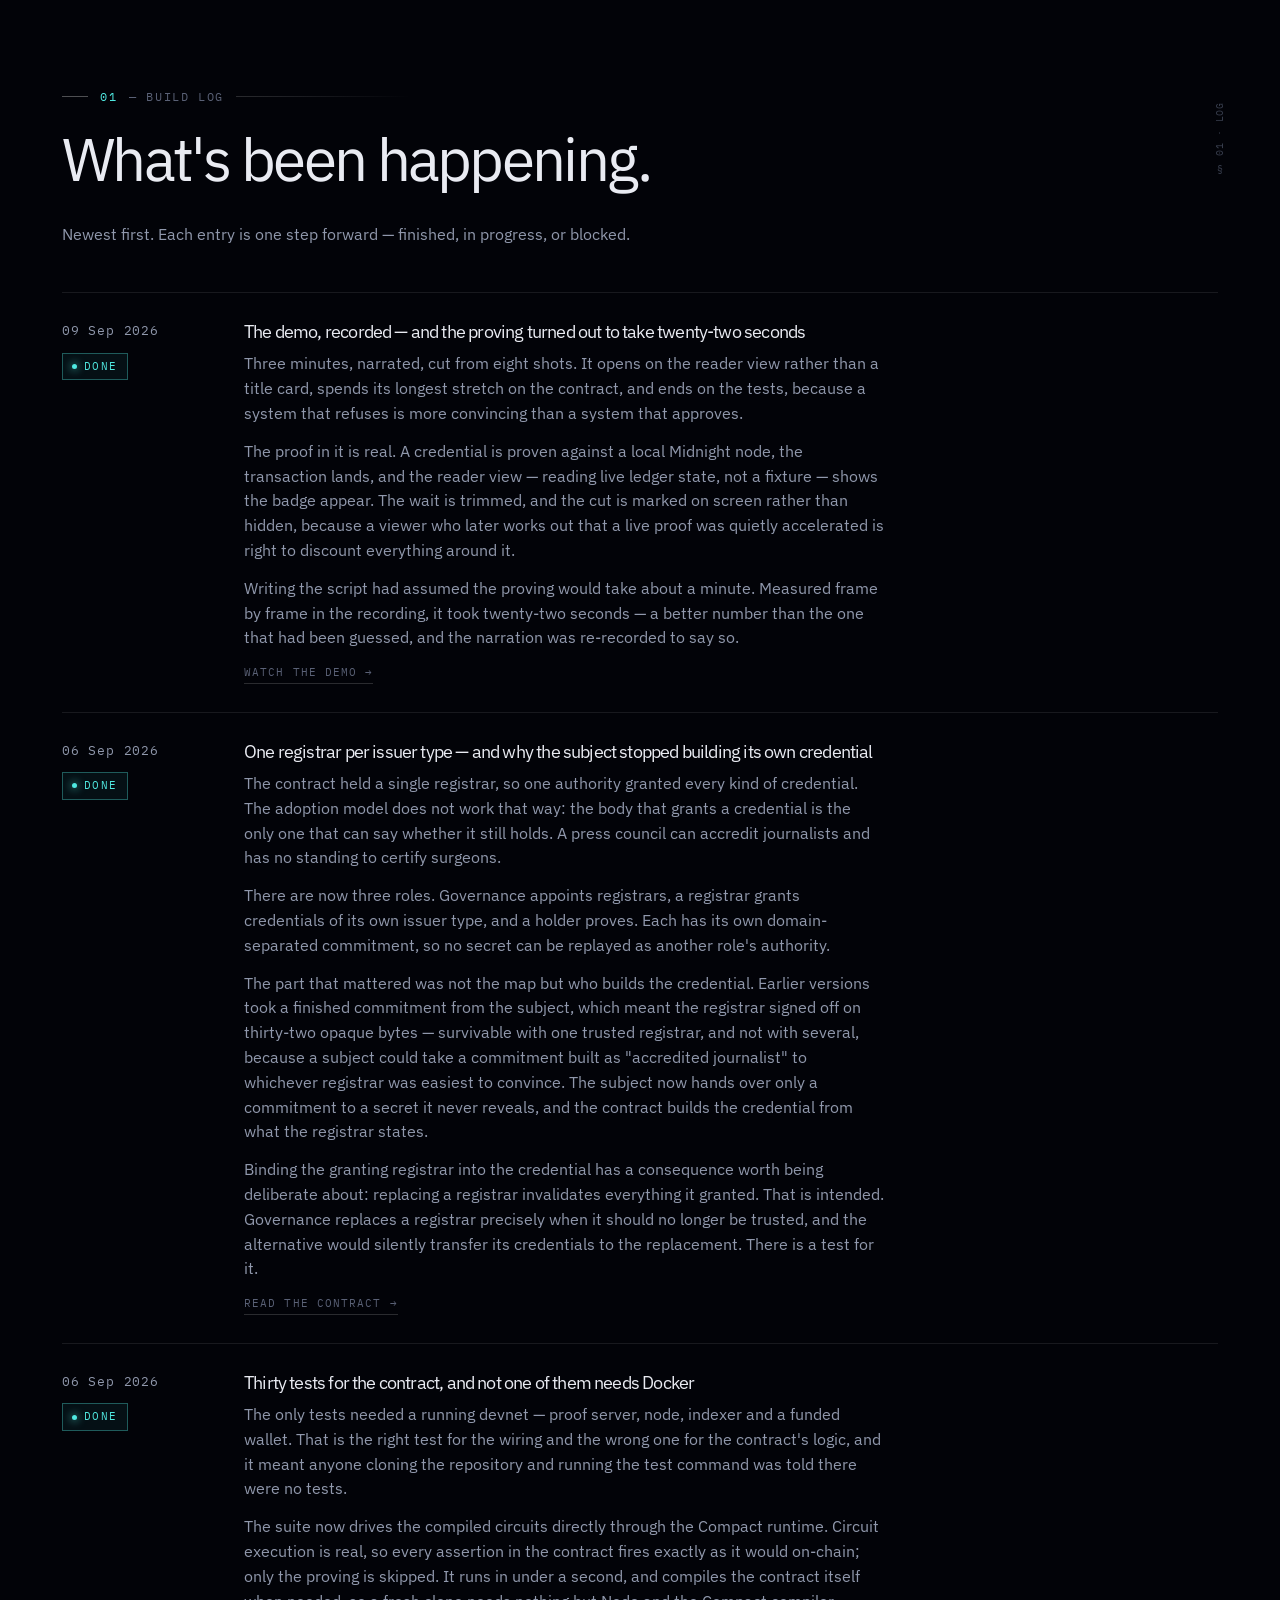
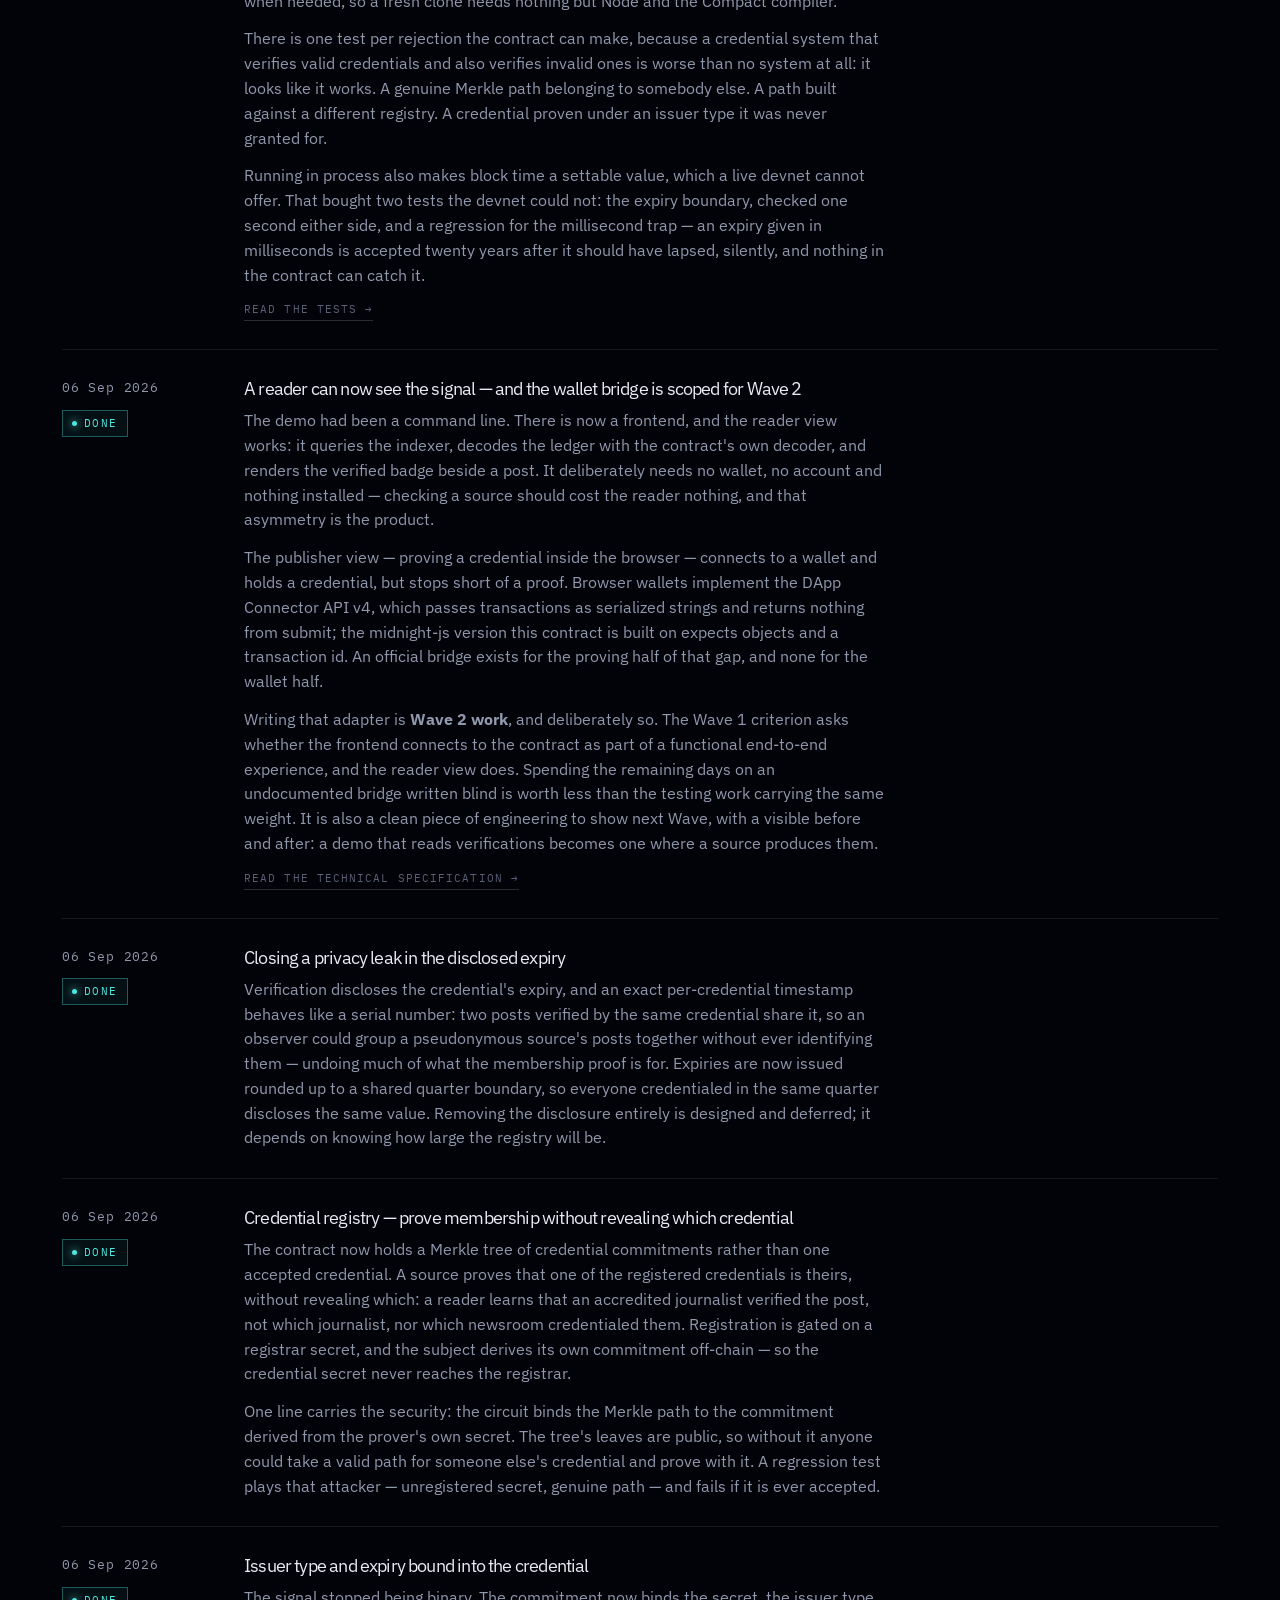
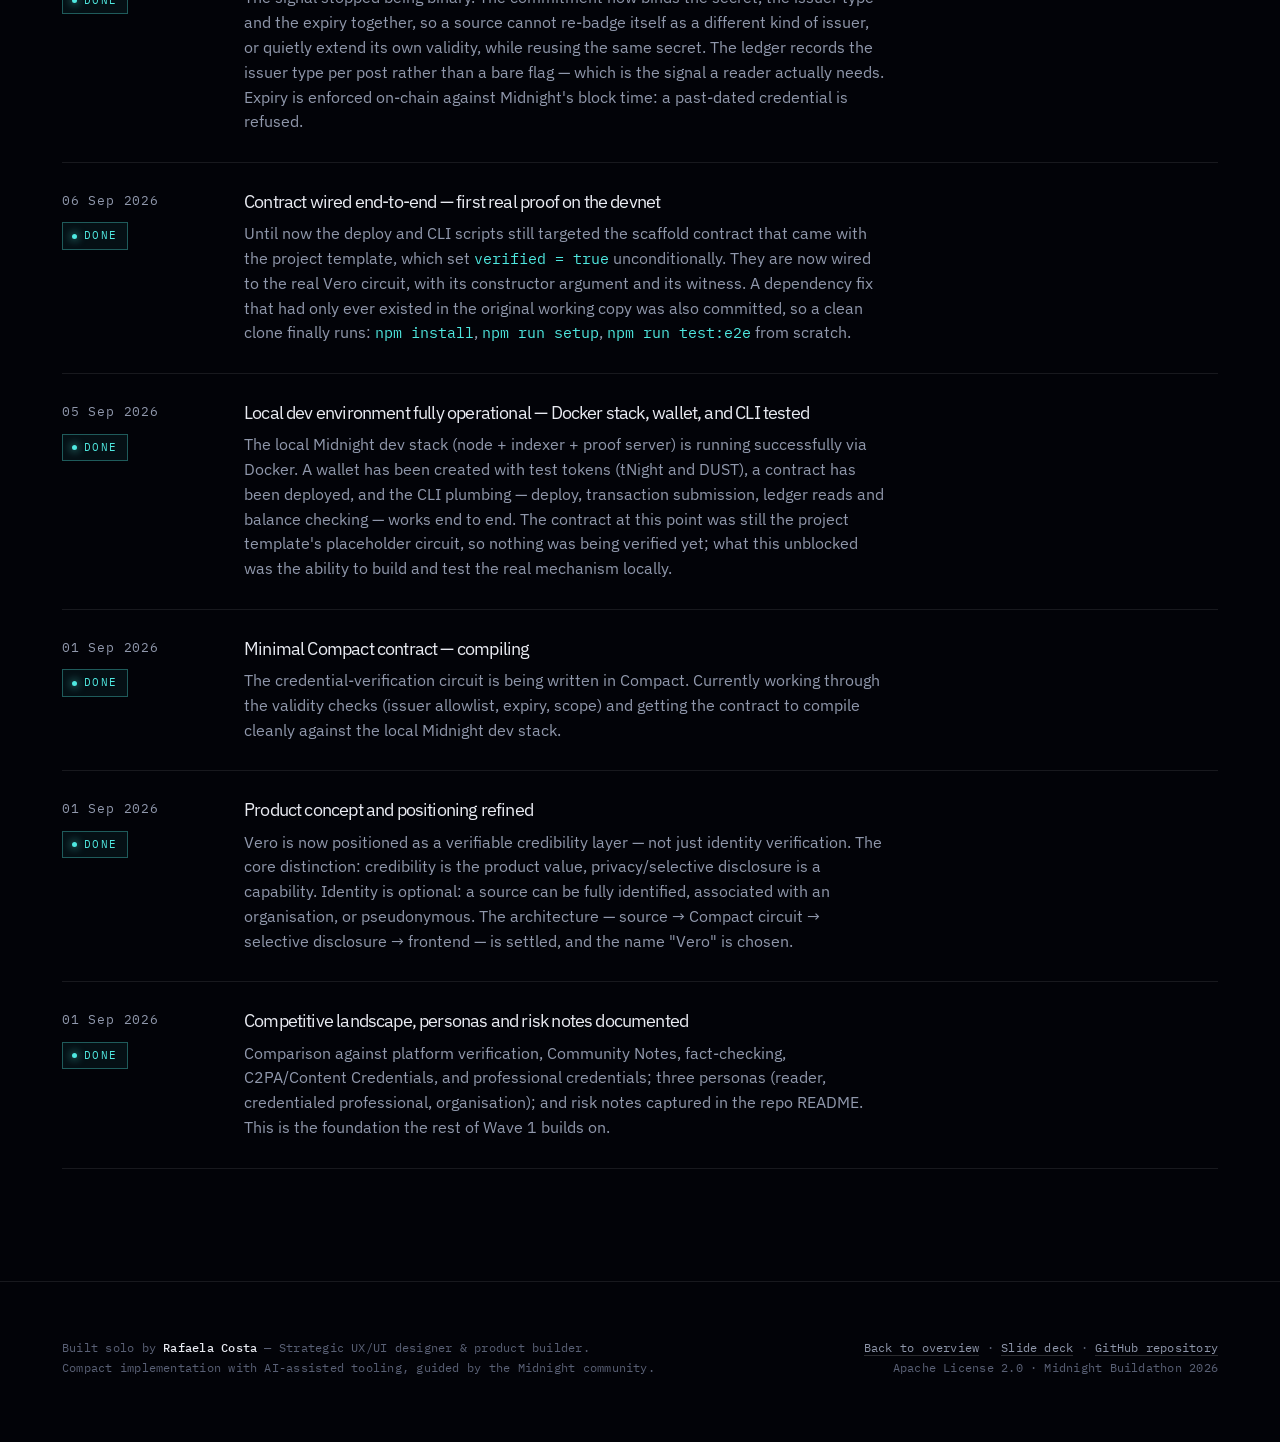
==== commit f135066d: "Record the demo, and correct the wave count The video is done, so it moves to Done, becomes the home" ====
--- a/progress.html
+++ b/progress.html
@@ -44,11 +44,11 @@
       <div class="stamp-row">
         <span class="live">live</span>
         <span class="sep"></span>
-        <span>last updated <time datetime="2026-09-06">06 Sep 2026</time></span>
+        <span>last updated <time datetime="2026-09-09">09 Sep 2026</time></span>
         <span class="sep"></span>
-        <span>wave <b>1 of 4</b></span>
+        <span>wave <b>1 of 3</b></span>
         <span class="sep"></span>
-        <span><b>9</b> of <b>11</b> milestones complete</span>
+        <span><b>10</b> of <b>11</b> milestones complete</span>
       </div>
 
       <div class="status-groups">
@@ -64,18 +64,20 @@
             <li class="done"><span class="box">✓</span> Reader view — verified badge rendered from live ledger state</li>
             <li class="done"><span class="box">✓</span> Contract tests that need no devnet — 30 of them, under a second</li>
             <li class="done"><span class="box">✓</span> Multiple registrars — one per issuer type, appointed by governance</li>
+            <li class="done"><span class="box">✓</span> Demo video — three minutes, narrated, with the proof shown running</li>
           </ul>
         </div>
         <div class="status-group">
           <h3 class="status-group-label now">Now</h3>
           <ul class="checklist">
-            <li class="active"><span class="box"></span> Demo video</li>
+            <li class="active"><span class="box"></span> Wave 1 submission</li>
           </ul>
         </div>
         <div class="status-group">
           <h3 class="status-group-label next">Next</h3>
           <ul class="checklist">
-            <li><span class="box"></span> Wave 1 submission</li>
+            <li><span class="box"></span> Wallet bridge — prove from the browser</li>
+            <li><span class="box"></span> Public-network deployment</li>
           </ul>
         </div>
       </div>
@@ -117,6 +119,20 @@
 
         <article class="log-entry">
           <div class="log-meta">
+            <time datetime="2026-09-09">09 Sep 2026</time>
+            <span class="log-status done">done</span>
+          </div>
+          <div class="log-body">
+            <h3>The demo, recorded — and the proving turned out to take twenty‑two seconds</h3>
+            <p>Three minutes, narrated, cut from eight shots. It opens on the reader view rather than a title card, spends its longest stretch on the contract, and ends on the tests, because a system that refuses is more convincing than a system that approves.</p>
+            <p>The proof in it is real. A credential is proven against a local Midnight node, the transaction lands, and the reader view — reading live ledger state, not a fixture — shows the badge appear. The wait is trimmed, and the cut is marked on screen rather than hidden, because a viewer who later works out that a live proof was quietly accelerated is right to discount everything around it.</p>
+            <p>Writing the script had assumed the proving would take about a minute. Measured frame by frame in the recording, it took twenty‑two seconds — a better number than the one that had been guessed, and the narration was re-recorded to say so.</p>
+            <a class="link" href="https://youtu.be/NzsAa9vuPl4">Watch the demo →</a>
+          </div>
+        </article>
+
+        <article class="log-entry">
+          <div class="log-meta">
             <time datetime="2026-09-06">06 Sep 2026</time>
             <span class="log-status done">done</span>
           </div>
--- a/assets/styles.css
+++ b/assets/styles.css
@@ -1046,7 +1046,13 @@
   display:none;
   height:100%;
   padding:24px 0;
-  align-items:center;
+  /* Not align-items:center. Centring a flex child that is taller than its
+     container makes the overflow spill above the scroll origin, so the top of
+     a long slide can never be scrolled to. flex-start plus margin:auto on the
+     child centres exactly the same way when there is room, and collapses to
+     the top when there is not — which is the behaviour a scroll container
+     needs. */
+  align-items:flex-start;
   border-top:1px solid rgba(255,255,255,.075);
   overflow-y:auto;
 }
@@ -1055,9 +1061,12 @@
 
 .slide-inner{
   max-width:920px;
-  margin:0 auto;
-  padding:0 42px;
+  /* Bottom padding, not just side padding: the deck controls are fixed at
+     bottom right, and without clearance the last line of a long slide ends up
+     tucked against the edge with nothing to scroll into. */
+  padding:0 42px 88px;
   width:100%;
+  margin:auto;
 }
 
 /* slide header elements */
@@ -1111,6 +1120,16 @@
   -webkit-background-clip:text;background-clip:text;
   -webkit-text-fill-color:transparent;color:transparent;
 }
+/* The cover carries the mark itself rather than the word set in the deck's
+   face — the checked O is the whole point of the identity, and typing "Vero"
+   throws it away. The gradient fill is reset because it only ever applied to
+   text. */
+.slide-title.is-logo{
+  background:none;-webkit-text-fill-color:initial;color:inherit;
+  line-height:1;margin:0 0 26px;
+}
+.cover-logo{display:block;width:clamp(240px,36vw,420px);height:auto;}
+
 .slide-subtitle{
   font-size:clamp(1.5rem,3.5vw,2.4rem);
   font-family:var(--sans);font-weight:400;letter-spacing:-.035em;
@@ -1262,7 +1281,7 @@
   border-top:1px solid rgba(255,255,255,.14);
 }
 .team-avatar{
-  width:72px;height:72px;flex:none;
+  width:88px;height:88px;flex:none;
   border:1px solid rgba(255,255,255,.16);
   object-fit:cover;
   display:block;
@@ -1272,6 +1291,32 @@
   font-size:1rem;color:var(--text-dim);margin:0;line-height:1.6;
 }
 .team-note{margin-bottom:24px;}
+/* The seal sits in the corner of the card, as a stamp on a document does,
+   rather than trailing the role line. Absolute against the card, so it holds
+   the corner whatever the copy does. */
+.team-card{position:relative;}
+.team-seal{position:absolute;top:16px;right:16px;margin:0;}
+.seal-mark{width:15px;height:15px;display:block;flex:none;}
+@media (max-width:780px){
+  /* No corner to spare once the card tightens — back into the flow. */
+  .team-seal{position:static;margin-top:14px;}
+}
+.team-seal-note{
+  font-family:var(--mono);font-size:0.68rem;line-height:1.6;
+  color:var(--text-faint);margin:9px 0 0;max-width:46ch;
+}
+
+/* Slide 8 only: the credit sits on the baseline of the slide rather than
+   trailing the copy. Stretching lets the inner column fill the height, and
+   margin-top:auto pushes the credit down. Every other slide stays centred. */
+.slide-foot-left{
+  text-align:left;font-family:var(--mono);font-size:0.78rem;
+  letter-spacing:0.1em;text-transform:uppercase;color:var(--text-faint);
+  margin:48px 0 0;
+}
+.slide.slide-team{align-items:stretch;}
+.slide-team .slide-inner{display:flex;flex-direction:column;padding-bottom:40px;margin:0 auto;}
+.slide-team .slide-foot-left{margin-top:auto;padding-top:32px;}
 
 /* deck controls */
 .deck-controls{
@@ -1316,7 +1361,7 @@
   .slide-callout{font-size:1.1rem;}
   .step{padding:18px 20px;}
   .team-card{padding:24px 22px;gap:18px;}
-  .team-avatar{width:56px;height:56px;}
+  .team-avatar{width:64px;height:64px;}
   .team-info h3{font-size:1.3rem;}
 }
 
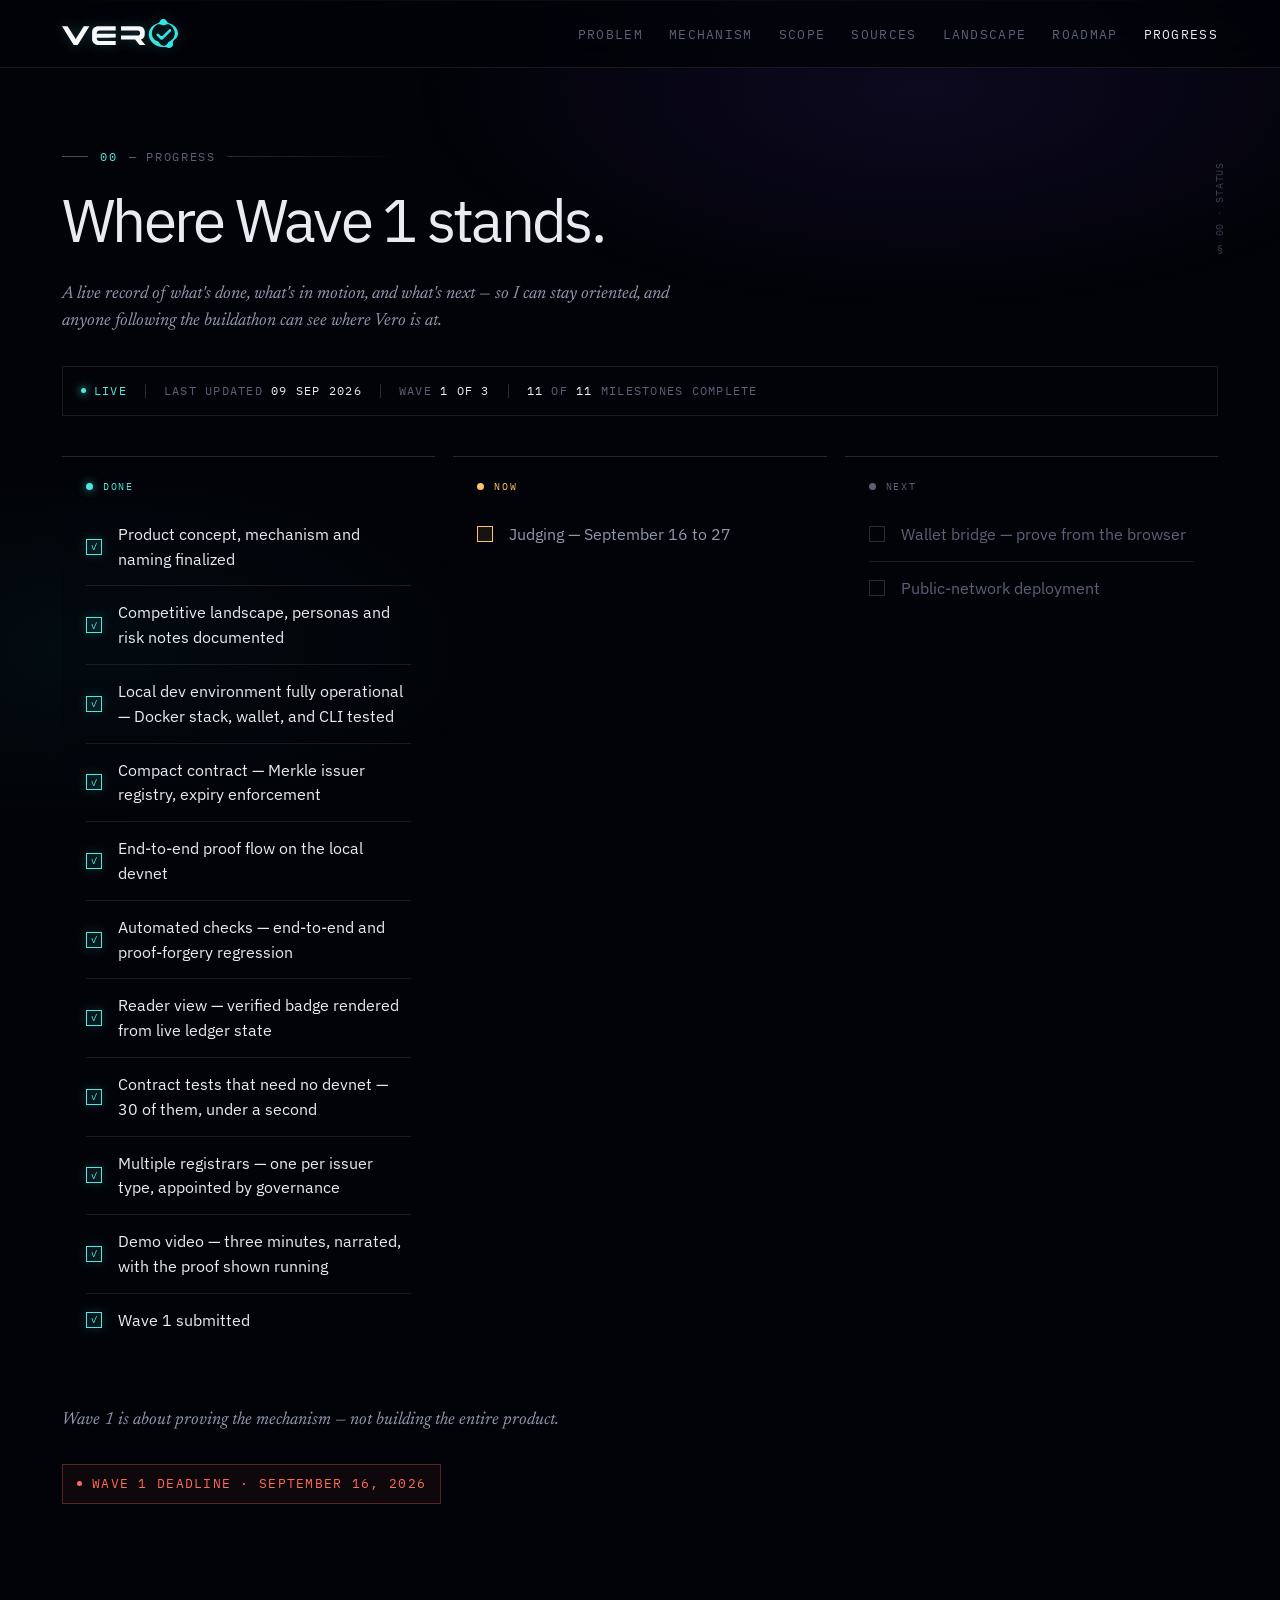
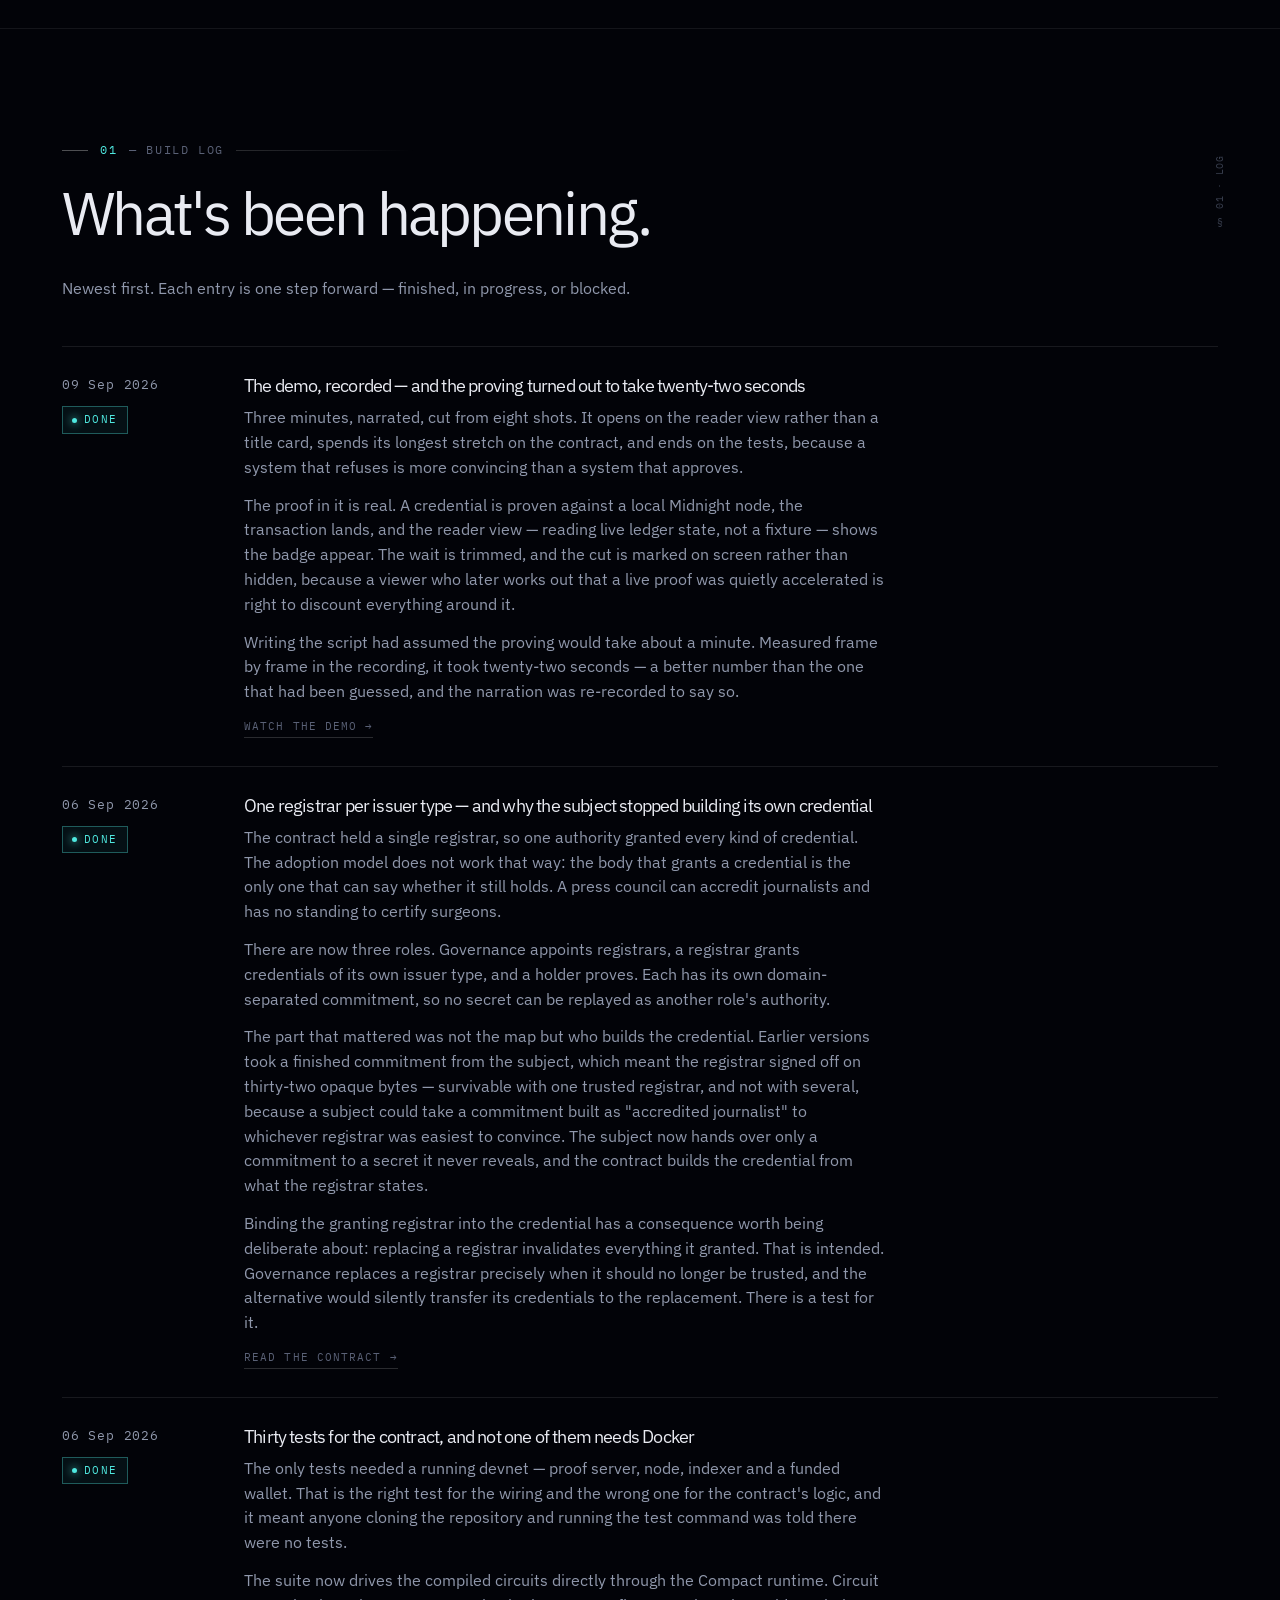
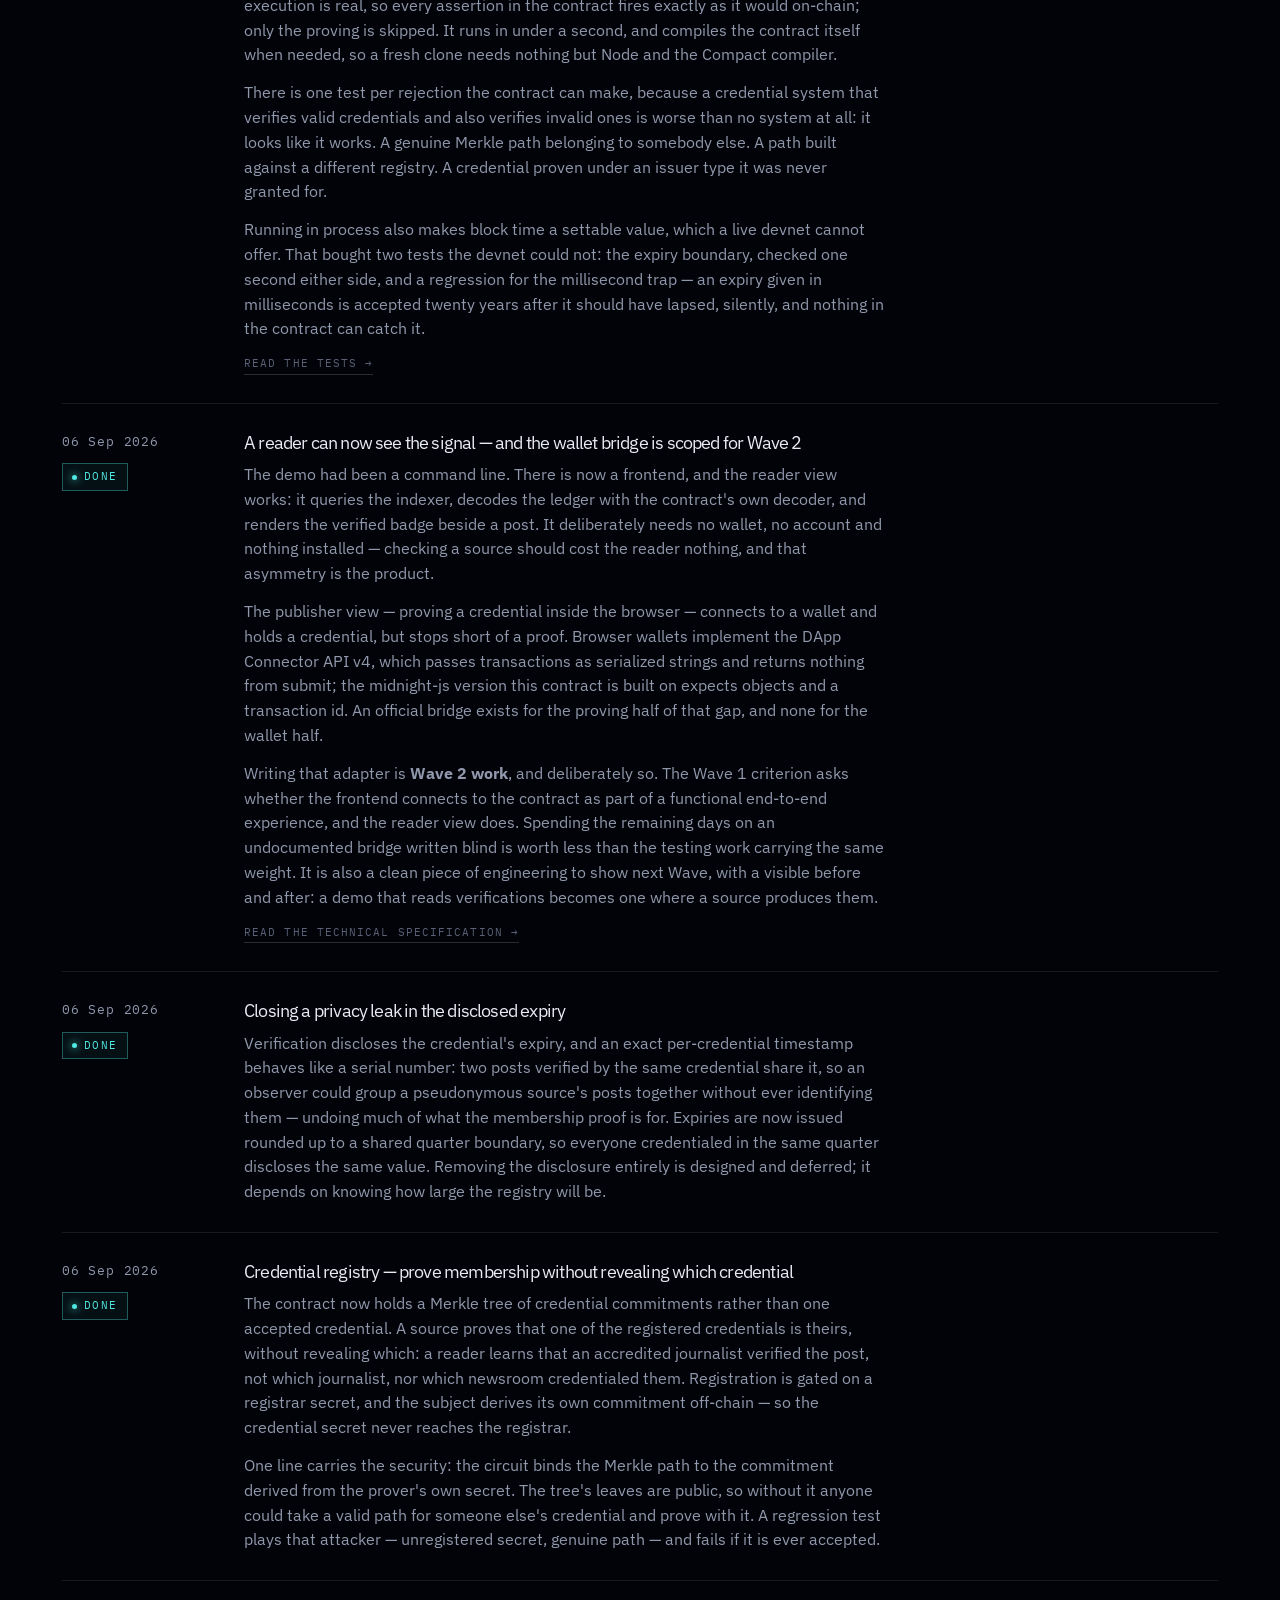
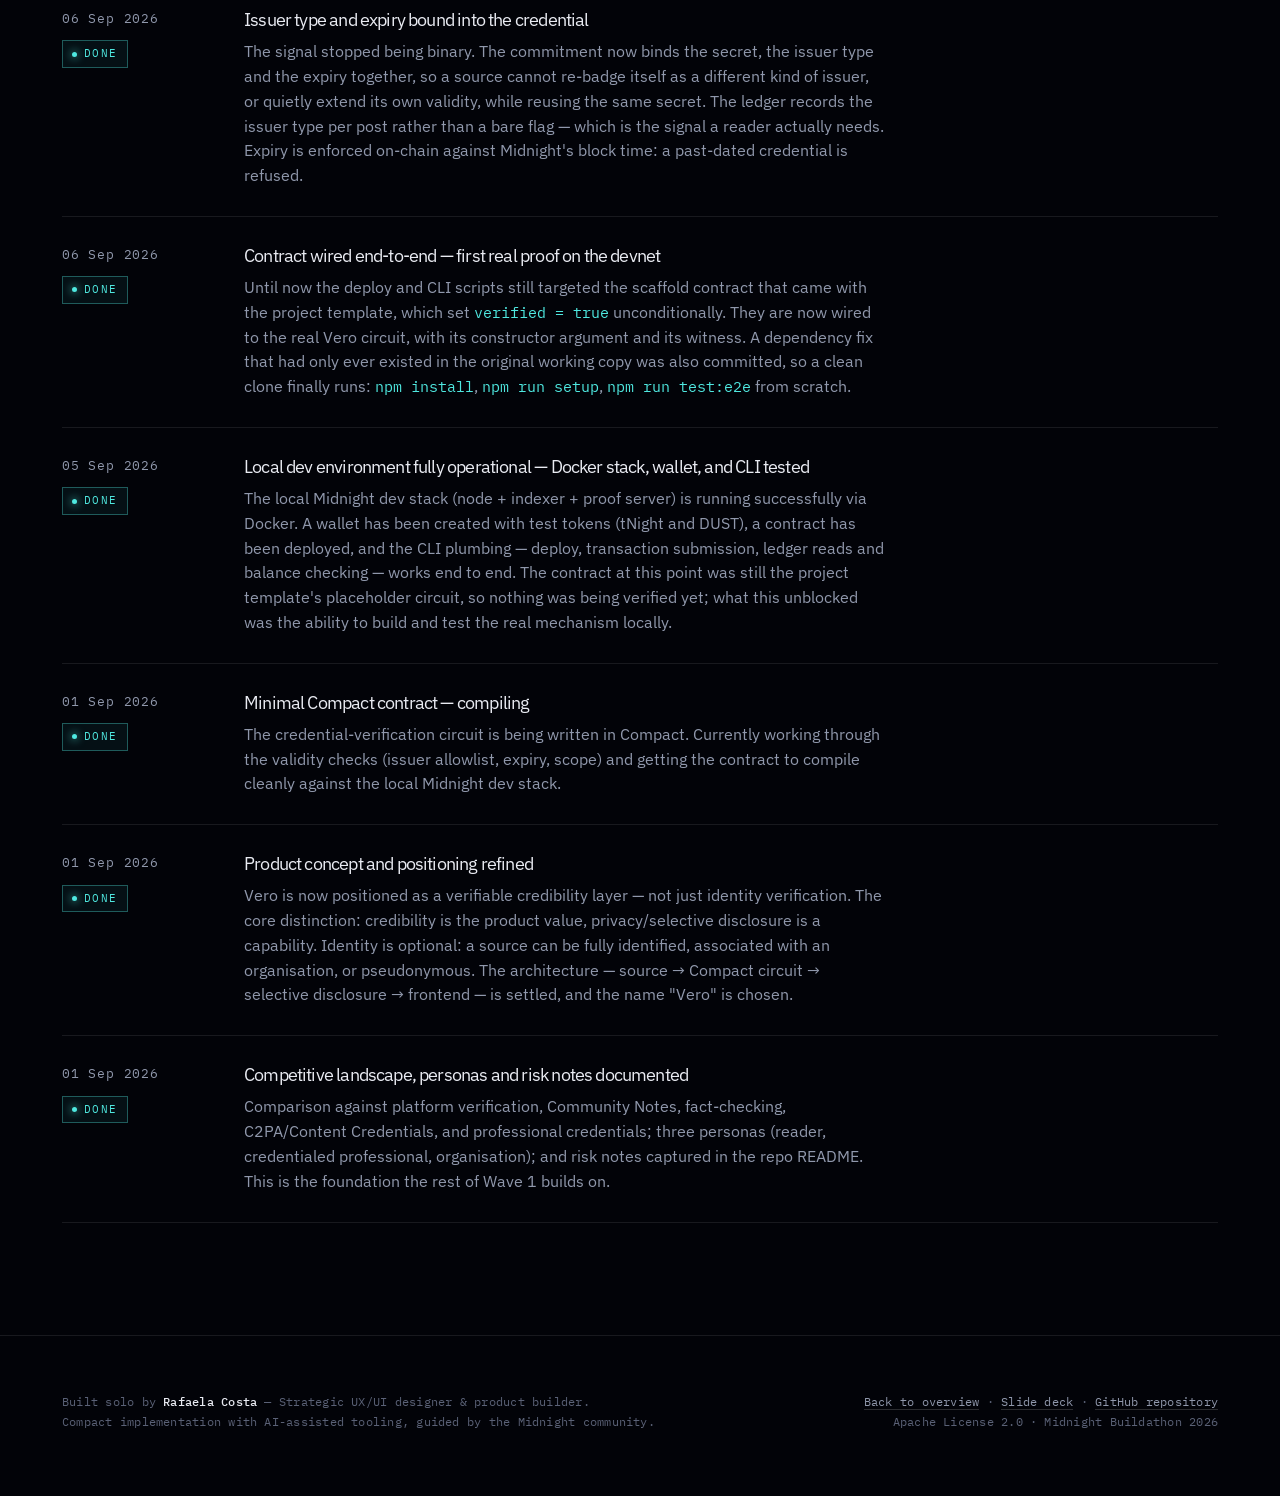
==== commit 6c4a06e2: "Wave 1 is submitted — say so on the homepage The homepage status block was two weeks behind: no read" ====
--- a/progress.html
+++ b/progress.html
@@ -48,7 +48,7 @@
         <span class="sep"></span>
         <span>wave <b>1 of 3</b></span>
         <span class="sep"></span>
-        <span><b>10</b> of <b>11</b> milestones complete</span>
+        <span><b>11</b> of <b>11</b> milestones complete</span>
       </div>
 
       <div class="status-groups">
@@ -65,12 +65,13 @@
             <li class="done"><span class="box">✓</span> Contract tests that need no devnet — 30 of them, under a second</li>
             <li class="done"><span class="box">✓</span> Multiple registrars — one per issuer type, appointed by governance</li>
             <li class="done"><span class="box">✓</span> Demo video — three minutes, narrated, with the proof shown running</li>
+            <li class="done"><span class="box">✓</span> Wave 1 submitted</li>
           </ul>
         </div>
         <div class="status-group">
           <h3 class="status-group-label now">Now</h3>
           <ul class="checklist">
-            <li class="active"><span class="box"></span> Wave 1 submission</li>
+            <li class="active"><span class="box"></span> Judging — September 16 to 27</li>
           </ul>
         </div>
         <div class="status-group">
